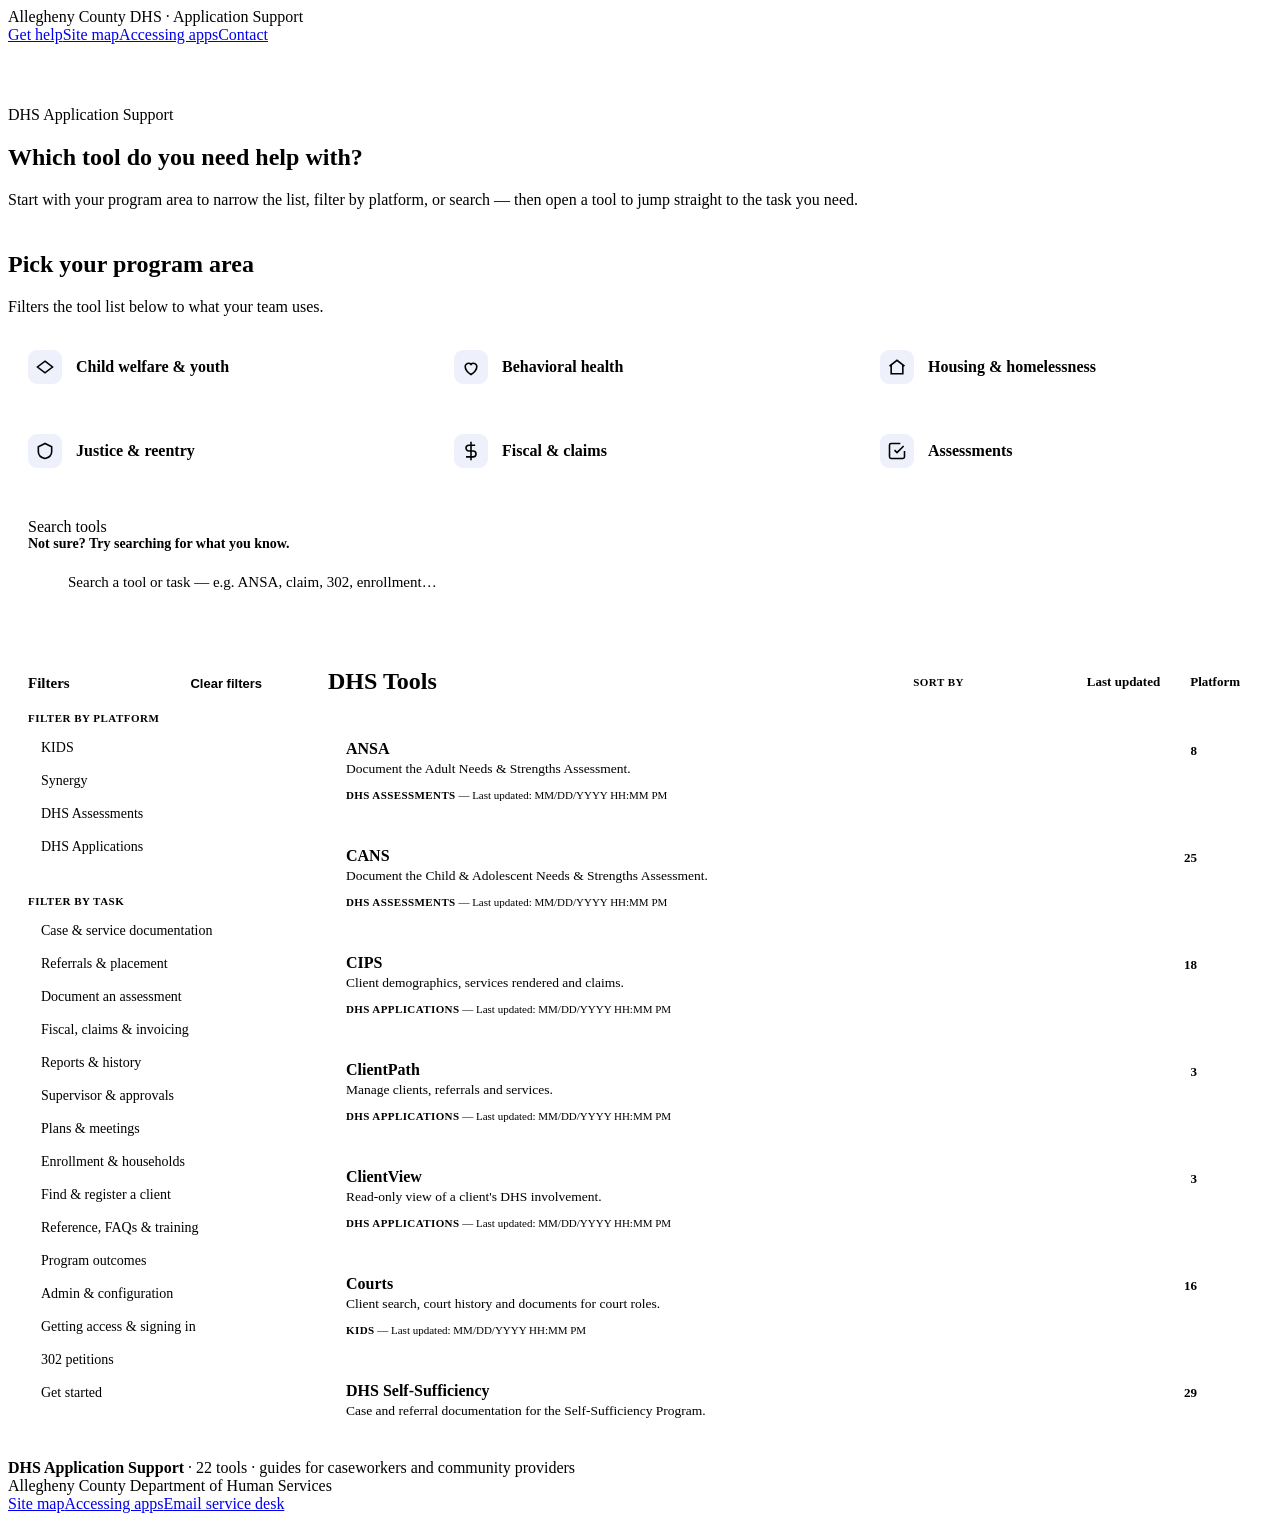
==== index.html @ a16319e8 "Redesign DHS tool list with filter rail and sortable list view Replaces the 3-column card grid with " ====
<!DOCTYPE html>
<html lang="en"><head>
<meta charset="UTF-8"><meta name="viewport" content="width=device-width, initial-scale=1.0">
<title>DHS Application Support — Get help with a tool</title>
<link rel="stylesheet" href="acdhs.css">
<style>
  html{scroll-behavior:smooth;}
  .hero{padding:46px 0 6px;} .hero h1{max-width:720px;}
  .block{margin:0 0 30px;}
  .progs{display:grid;grid-template-columns:repeat(3,1fr);gap:14px;}
  .prog{display:flex;align-items:center;gap:14px;background:var(--white);border:1.5px solid var(--ash);border-radius:var(--radius);box-shadow:var(--shadow);padding:18px 20px;font:inherit;font-size:16px;font-weight:700;color:var(--black);cursor:pointer;text-align:left;}
  .prog .picon{width:34px;height:34px;border-radius:9px;background:#EEF0FB;display:flex;align-items:center;justify-content:center;flex:none;}
  .prog .picon svg{width:20px;height:20px;color:var(--blue);}
  .prog:hover{border-color:var(--light-blue);background:var(--smoke);}
  .prog.active{border-color:var(--blue);box-shadow:0 0 0 3px rgba(38,38,217,.14);}
  .prog.active .picon{background:var(--blue);} .prog.active .picon svg{color:#fff;}
  .progsearch{margin-top:16px;background:var(--white);border:1.5px dashed var(--ash);border-radius:var(--radius);padding:16px 20px;}
  .progsearch .pslabel{margin:0 0 10px;font-size:14px;font-weight:700;color:var(--slate);}
  .searchbox{position:relative;}
  .searchbox svg{position:absolute;left:14px;top:50%;transform:translateY(-50%);width:18px;height:18px;stroke:var(--stone);}
  .searchbox input{width:100%;font:inherit;font-size:15px;color:var(--black);padding:12px 14px 12px 40px;background:var(--white);border:1.5px solid var(--ash);border-radius:10px;}
  .searchbox input::placeholder{color:var(--stone);}
  .searchbox input:focus{border-color:var(--blue);outline:none;box-shadow:0 0 0 3px rgba(38,38,217,.12);}
  .toolslayout{position:relative;display:grid;grid-template-columns:280px 1fr;gap:20px;}
  .rail{background:var(--white);border:1px solid var(--ash);border-radius:var(--radius);box-shadow:var(--shadow);padding:20px;}
  .railhead{display:flex;align-items:center;justify-content:space-between;gap:10px;margin:0 0 14px;}
  .railtitle{font-size:15px;font-weight:700;color:var(--dark-blue);margin:0;}
  .filtergroup{margin:0 0 16px;padding:0 0 16px;border-bottom:1px solid var(--ash);}
  .filtergroup.last{margin-bottom:0;padding-bottom:0;border-bottom:none;}
  .fglabel{display:block;font-size:11px;font-weight:700;text-transform:uppercase;letter-spacing:.5px;color:var(--stone);margin:0 0 8px;}
  .filterlist{display:flex;flex-direction:column;gap:1px;}
  .filteritem{display:block;width:100%;background:none;border:none;border-left:3px solid transparent;font:inherit;font-size:14px;font-weight:500;color:var(--slate);text-align:left;padding:8px 10px;border-radius:6px;cursor:pointer;}
  .filteritem:hover{background:var(--smoke);color:var(--dark-blue);}
  .filteritem.active{background:var(--smoke);border-left-color:var(--blue);color:var(--dark-blue);font-weight:700;}
  .clearx{font-size:13px;font-weight:700;color:var(--blue);background:none;border:none;cursor:pointer;padding:7px 6px;}
  .filternote{font-size:13.5px;color:var(--stone);margin:0;padding:0 20px;min-height:1px;}
  .filternote:not(:empty){padding:12px 20px 0;}
  .filternote b{color:var(--dark-blue);}
  .toolpanel{position:absolute;inset:0;grid-column:2;grid-row:1;display:flex;flex-direction:column;background:var(--white);border:1px solid var(--ash);border-radius:var(--radius);box-shadow:var(--shadow);overflow:hidden;}
  .toolpanelhead{flex:none;display:flex;align-items:center;justify-content:space-between;gap:14px;padding:18px 20px;background:var(--white);border-bottom:1px solid var(--ash);}
  .toolpanelhead h2{margin:0;}
  .sortctl{display:flex;align-items:center;gap:10px;}
  .sortlab{font-size:11px;font-weight:700;text-transform:uppercase;letter-spacing:.5px;color:var(--stone);white-space:nowrap;}
  .sortbtns{display:flex;gap:6px;}
  .sortbtn{font:inherit;font-size:13px;font-weight:700;color:var(--slate);background:var(--white);border:1.5px solid var(--ash);border-radius:8px;padding:7px 12px;cursor:pointer;white-space:nowrap;}
  .sortbtn:hover{border-color:var(--blue);color:var(--dark-blue);}
  .sortbtn.active{background:var(--dark-blue);border-color:var(--dark-blue);color:#fff;}
  .toollist{overflow-y:auto;flex:1;min-height:0;padding:8px 20px 20px;}
  .grouplabel{position:sticky;top:0;background:var(--white);z-index:1;font-size:11px;font-weight:700;letter-spacing:.6px;text-transform:uppercase;color:var(--stone);padding:12px 0 8px;}
  details.tool{background:var(--white);border:1px solid var(--ash);border-radius:var(--radius);box-shadow:var(--shadow);overflow:hidden;margin:0 0 12px;}
  details.tool[open]{border-color:var(--light-blue);}
  .thead{display:flex;align-items:flex-start;gap:12px;padding:16px 18px;cursor:pointer;list-style:none;}
  .thead::-webkit-details-marker{display:none;}
  .thead:hover{background:var(--smoke);}
  .tmain{flex:1;min-width:0;}
  .tname{display:block;font-weight:700;font-size:16px;color:var(--dark-blue);}
  .tdesc{display:block;font-size:13.5px;color:var(--slate);margin:3px 0 8px;}
  .tfam{font-size:11px;font-weight:700;letter-spacing:.4px;text-transform:uppercase;color:var(--stone);}
  .tupdated{font-size:11px;font-weight:400;letter-spacing:0;text-transform:none;color:var(--stone);}
  .tright{display:flex;align-items:center;gap:10px;flex:none;}
  .tcount{background:var(--smoke);border:1px solid var(--ash);border-radius:7px;padding:3px 9px;font-weight:700;color:var(--stone);font-size:13px;}
  .chev{width:18px;height:18px;stroke:var(--light-blue);transition:transform .2s;margin-top:3px;}
  details.tool[open] .chev{transform:rotate(180deg);}
  .topen{padding:2px 18px 18px;border-top:1px solid var(--smoke);}
  .topen .btn.primary{display:inline-block;margin:14px 0;}
  .jump .jlab{display:block;font-size:11px;font-weight:700;text-transform:uppercase;letter-spacing:.5px;color:var(--stone);margin-bottom:8px;}
  .jlinks{display:flex;flex-wrap:wrap;gap:8px;}
  .jlinks a{background:var(--smoke);border:1px solid var(--ash);border-radius:8px;padding:8px 12px;font-size:13px;font-weight:500;color:var(--slate);}
  .jlinks a:hover{border-color:var(--blue);color:var(--dark-blue);background:var(--white);text-decoration:none;}
  .tool.hide{display:none;}
  .nores{display:none;color:var(--stone);font-size:15px;padding:6px 20px 20px;}
  @media (max-width:820px){
    .progs{grid-template-columns:repeat(2,1fr);}
    .toolslayout{grid-template-columns:1fr;}
    .toolpanel{position:static;inset:auto;grid-column:auto;grid-row:auto;height:auto;}
    .toollist{overflow-y:visible;flex:none;}
  }
  @media (max-width:620px){.progs{grid-template-columns:1fr;} .hero h1{font-size:34px;}}
</style></head>
<body>
<div class="topbar"><div class="wrap">
  <div class="brand">Allegheny County DHS <span>· Application Support</span></div>
  <nav class="nav"><a href="#" class="active">Get help</a><a href="dhs-sitemap.html">Site map</a><a href="#">Accessing apps</a><a href="#">Contact</a></nav>
</div></div>

<main class="wrap">
  <section class="hero">
    <p class="eyebrow">DHS Application Support</p>
    <h1>Which tool do you need help with?</h1>
    <p class="lede">Start with your program area to narrow the list, filter by platform, or search — then open a tool to jump straight to the task you need.</p>
  </section>

  <section class="block">
    <h2>Pick your program area</h2>
    <p class="sub">Filters the tool list below to what your team uses.</p>
    <div class="progs"><button class="prog" data-prog="Child welfare &amp; youth">
      <span class="picon"><svg viewBox="0 0 24 24" fill="none" stroke="currentColor" stroke-width="1.9"><path d="M12 5 21 12 12 19 3 12Z"/></svg></span>
      <span class="plabel">Child welfare &amp; youth</span></button><button class="prog" data-prog="Behavioral health">
      <span class="picon"><svg viewBox="0 0 24 24" fill="none" stroke="currentColor" stroke-width="1.9"><path d="M12 21s-7-4.3-7-10a4 4 0 0 1 7-2 4 4 0 0 1 7 2c0 5.7-7 10-7 10Z"/></svg></span>
      <span class="plabel">Behavioral health</span></button><button class="prog" data-prog="Housing &amp; homelessness">
      <span class="picon"><svg viewBox="0 0 24 24" fill="none" stroke="currentColor" stroke-width="1.9"><path d="M3 11 12 4l9 7M5 10v10h14V10"/></svg></span>
      <span class="plabel">Housing &amp; homelessness</span></button><button class="prog" data-prog="Justice &amp; reentry">
      <span class="picon"><svg viewBox="0 0 24 24" fill="none" stroke="currentColor" stroke-width="1.9"><path d="M12 3 4 7v6c0 4 3.4 7 8 8 4.6-1 8-4 8-8V7Z"/></svg></span>
      <span class="plabel">Justice &amp; reentry</span></button><button class="prog" data-prog="Fiscal &amp; claims">
      <span class="picon"><svg viewBox="0 0 24 24" fill="none" stroke="currentColor" stroke-width="1.9"><path d="M12 1v22M17 5H9.5a3.5 3.5 0 0 0 0 7h5a3.5 3.5 0 0 1 0 7H6"/></svg></span>
      <span class="plabel">Fiscal &amp; claims</span></button><button class="prog" data-prog="Assessments">
      <span class="picon"><svg viewBox="0 0 24 24" fill="none" stroke="currentColor" stroke-width="1.9"><path d="M9 11l3 3 8-8M21 12v7a2 2 0 0 1-2 2H5a2 2 0 0 1-2-2V5a2 2 0 0 1 2-2h11"/></svg></span>
      <span class="plabel">Assessments</span></button></div>
    <div class="progsearch">
      <label for="q" class="sr">Search tools</label>
      <p class="pslabel">Not sure? Try searching for what you know.</p>
      <div class="searchbox">
        <svg viewBox="0 0 24 24" fill="none" stroke-width="2"><circle cx="11" cy="11" r="7"/><path d="m20 20-3.5-3.5"/></svg>
        <input id="q" type="search" placeholder="Search a tool or task — e.g. ANSA, claim, 302, enrollment…">
      </div>
    </div>
  </section>

  <section class="block">
    <div class="toolslayout">
      <aside class="rail">
        <div class="railhead">
          <h3 class="railtitle">Filters</h3>
          <button class="clearx" id="clear">Clear filters</button>
        </div>
        <div class="filtergroup">
          <span class="fglabel">Filter by platform</span>
          <div class="filterlist" id="platformFilter">
            <button class="filteritem" data-family="KIDS">KIDS</button>
            <button class="filteritem" data-family="Synergy">Synergy</button>
            <button class="filteritem" data-family="DHS Assessments">DHS Assessments</button>
            <button class="filteritem" data-family="DHS Applications">DHS Applications</button>
          </div>
        </div>
        <div class="filtergroup last">
          <span class="fglabel">Filter by task</span>
          <div class="filterlist" id="taskFilter"></div>
        </div>
      </aside>
      <div class="toolpanel">
        <div class="toolpanelhead">
          <h2>DHS Tools</h2>
          <div class="sortctl">
            <span class="sortlab">Sort by</span>
            <div class="sortbtns" id="sortBtns">
              <button class="sortbtn active" data-sort="alpha">Alphabetical</button>
              <button class="sortbtn" data-sort="updated">Last updated</button>
              <button class="sortbtn" data-sort="platform">Platform</button>
            </div>
          </div>
        </div>
        <p class="filternote" id="fnote"></p>
        <div class="toollist" id="grid"><details class="tool" data-family="DHS Assessments" data-progs="Behavioral health|Assessments" data-updated-bucket="This week" data-text="ansa document the adult needs &amp; strengths assessment. dhs assessments document an assessment find &amp; register a client">
          <summary class="thead">
            <span class="tmain"><span class="tname">ANSA</span><span class="tdesc">Document the Adult Needs &amp; Strengths Assessment.</span><span class="tfam">DHS Assessments</span></span>
            <span class="tright"><span class="tcount">8</span><svg class="chev" viewBox="0 0 24 24" fill="none" stroke-width="2"><path d="m6 9 6 6 6-6"/></svg></span>
          </summary>
          <div class="topen">
            <a class="btn primary" href="ansa-landing.html">Open ANSA guides →</a>
            <div class="jump"><span class="jlab">Jump to a task on the ANSA page</span><div class="jlinks"><a href="ansa-landing.html#get-started">Get started</a><a href="ansa-landing.html#find-register">Find &amp; register a client</a><a href="ansa-landing.html#document-assessment">Document an assessment</a><a href="ansa-landing.html#reports">Reports &amp; history</a></div></div>
          </div>
        </details><details class="tool" data-family="DHS Assessments" data-progs="Behavioral health|Assessments" data-updated-bucket="This week" data-text="cans document the child &amp; adolescent needs &amp; strengths assessment. dhs assessments getting access &amp; signing in document an assessment referrals &amp; placement supervisor &amp; approvals reports &amp; history find &amp; register a client">
          <summary class="thead">
            <span class="tmain"><span class="tname">CANS</span><span class="tdesc">Document the Child &amp; Adolescent Needs &amp; Strengths Assessment.</span><span class="tfam">DHS Assessments</span></span>
            <span class="tright"><span class="tcount">25</span><svg class="chev" viewBox="0 0 24 24" fill="none" stroke-width="2"><path d="m6 9 6 6 6-6"/></svg></span>
          </summary>
          <div class="topen">
            <a class="btn primary" href="https://dhsapplicationsupport.alleghenycounty.us/application/cans/">Open CANS guides →</a>
            <div class="jump"><span class="jlab">Jump to a task on the CANS page</span><div class="jlinks"><a href="https://dhsapplicationsupport.alleghenycounty.us/application/cans/">Getting access &amp; signing in</a><a href="https://dhsapplicationsupport.alleghenycounty.us/application/cans/">Document an assessment</a><a href="https://dhsapplicationsupport.alleghenycounty.us/application/cans/">Referrals &amp; placement</a><a href="https://dhsapplicationsupport.alleghenycounty.us/application/cans/">Supervisor &amp; approvals</a><a href="https://dhsapplicationsupport.alleghenycounty.us/application/cans/">Reports &amp; history</a><a href="https://dhsapplicationsupport.alleghenycounty.us/application/cans/">Find &amp; register a client</a></div></div>
          </div>
        </details><details class="tool" data-family="DHS Applications" data-progs="Fiscal &amp; claims" data-updated-bucket="This month" data-text="cips client demographics, services rendered and claims. dhs applications case &amp; service documentation fiscal, claims &amp; invoicing find &amp; register a client document an assessment">
          <summary class="thead">
            <span class="tmain"><span class="tname">CIPS</span><span class="tdesc">Client demographics, services rendered and claims.</span><span class="tfam">DHS Applications</span></span>
            <span class="tright"><span class="tcount">18</span><svg class="chev" viewBox="0 0 24 24" fill="none" stroke-width="2"><path d="m6 9 6 6 6-6"/></svg></span>
          </summary>
          <div class="topen">
            <a class="btn primary" href="https://dhsapplicationsupport.alleghenycounty.us/application/cips/">Open CIPS guides →</a>
            <div class="jump"><span class="jlab">Jump to a task on the CIPS page</span><div class="jlinks"><a href="https://dhsapplicationsupport.alleghenycounty.us/application/cips/">Case &amp; service documentation</a><a href="https://dhsapplicationsupport.alleghenycounty.us/application/cips/">Fiscal, claims &amp; invoicing</a><a href="https://dhsapplicationsupport.alleghenycounty.us/application/cips/">Find &amp; register a client</a><a href="https://dhsapplicationsupport.alleghenycounty.us/application/cips/">Document an assessment</a></div></div>
          </div>
        </details><details class="tool" data-family="DHS Applications" data-progs="" data-updated-bucket="This year" data-text="clientpath manage clients, referrals and services. dhs applications case &amp; service documentation referrals &amp; placement">
          <summary class="thead">
            <span class="tmain"><span class="tname">ClientPath</span><span class="tdesc">Manage clients, referrals and services.</span><span class="tfam">DHS Applications</span></span>
            <span class="tright"><span class="tcount">3</span><svg class="chev" viewBox="0 0 24 24" fill="none" stroke-width="2"><path d="m6 9 6 6 6-6"/></svg></span>
          </summary>
          <div class="topen">
            <a class="btn primary" href="https://dhsapplicationsupport.alleghenycounty.us/application/clientpath/">Open ClientPath guides →</a>
            <div class="jump"><span class="jlab">Jump to a task on the ClientPath page</span><div class="jlinks"><a href="https://dhsapplicationsupport.alleghenycounty.us/application/clientpath/">Case &amp; service documentation</a><a href="https://dhsapplicationsupport.alleghenycounty.us/application/clientpath/">Referrals &amp; placement</a></div></div>
          </div>
        </details><details class="tool" data-family="DHS Applications" data-progs="" data-updated-bucket="More than a year ago" data-text="clientview read-only view of a client&#x27;s dhs involvement. dhs applications reference, faqs &amp; training">
          <summary class="thead">
            <span class="tmain"><span class="tname">ClientView</span><span class="tdesc">Read-only view of a client&#x27;s DHS involvement.</span><span class="tfam">DHS Applications</span></span>
            <span class="tright"><span class="tcount">3</span><svg class="chev" viewBox="0 0 24 24" fill="none" stroke-width="2"><path d="m6 9 6 6 6-6"/></svg></span>
          </summary>
          <div class="topen">
            <a class="btn primary" href="https://dhsapplicationsupport.alleghenycounty.us/application/clientview/">Open ClientView guides →</a>
            <div class="jump"><span class="jlab">Jump to a task on the ClientView page</span><div class="jlinks"><a href="https://dhsapplicationsupport.alleghenycounty.us/application/clientview/">Reference, FAQs &amp; training</a></div></div>
          </div>
        </details><details class="tool" data-family="KIDS" data-progs="Child welfare &amp; youth" data-updated-bucket="This month" data-text="courts client search, court history and documents for court roles. kids case &amp; service documentation find &amp; register a client reports &amp; history">
          <summary class="thead">
            <span class="tmain"><span class="tname">Courts</span><span class="tdesc">Client search, court history and documents for court roles.</span><span class="tfam">KIDS</span></span>
            <span class="tright"><span class="tcount">16</span><svg class="chev" viewBox="0 0 24 24" fill="none" stroke-width="2"><path d="m6 9 6 6 6-6"/></svg></span>
          </summary>
          <div class="topen">
            <a class="btn primary" href="https://dhsapplicationsupport.alleghenycounty.us/application/courts/">Open Courts guides →</a>
            <div class="jump"><span class="jlab">Jump to a task on the Courts page</span><div class="jlinks"><a href="https://dhsapplicationsupport.alleghenycounty.us/application/courts/">Case &amp; service documentation</a><a href="https://dhsapplicationsupport.alleghenycounty.us/application/courts/">Find &amp; register a client</a><a href="https://dhsapplicationsupport.alleghenycounty.us/application/courts/">Reports &amp; history</a></div></div>
          </div>
        </details><details class="tool" data-family="Synergy" data-progs="" data-updated-bucket="This year" data-text="dhs self-sufficiency case and referral documentation for the self-sufficiency program. synergy case &amp; service documentation reference, faqs &amp; training enrollment &amp; households document an assessment referrals &amp; placement supervisor &amp; approvals">
          <summary class="thead">
            <span class="tmain"><span class="tname">DHS Self-Sufficiency</span><span class="tdesc">Case and referral documentation for the Self-Sufficiency Program.</span><span class="tfam">Synergy</span></span>
            <span class="tright"><span class="tcount">29</span><svg class="chev" viewBox="0 0 24 24" fill="none" stroke-width="2"><path d="m6 9 6 6 6-6"/></svg></span>
          </summary>
          <div class="topen">
            <a class="btn primary" href="https://dhsapplicationsupport.alleghenycounty.us/application/dhs-self-sufficiency/">Open DHS Self-Sufficiency guides →</a>
            <div class="jump"><span class="jlab">Jump to a task on the DHS Self-Sufficiency page</span><div class="jlinks"><a href="https://dhsapplicationsupport.alleghenycounty.us/application/dhs-self-sufficiency/">Case &amp; service documentation</a><a href="https://dhsapplicationsupport.alleghenycounty.us/application/dhs-self-sufficiency/">Reference, FAQs &amp; training</a><a href="https://dhsapplicationsupport.alleghenycounty.us/application/dhs-self-sufficiency/">Enrollment &amp; households</a><a href="https://dhsapplicationsupport.alleghenycounty.us/application/dhs-self-sufficiency/">Document an assessment</a><a href="https://dhsapplicationsupport.alleghenycounty.us/application/dhs-self-sufficiency/">Referrals &amp; placement</a><a href="https://dhsapplicationsupport.alleghenycounty.us/application/dhs-self-sufficiency/">Supervisor &amp; approvals</a></div></div>
          </div>
        </details><details class="tool" data-family="Synergy" data-progs="Behavioral health" data-updated-bucket="This year" data-text="dragonfly consumer info, referrals and technical-assistance tracking. synergy case &amp; service documentation referrals &amp; placement plans &amp; meetings">
          <summary class="thead">
            <span class="tmain"><span class="tname">Dragonfly</span><span class="tdesc">Consumer info, referrals and technical-assistance tracking.</span><span class="tfam">Synergy</span></span>
            <span class="tright"><span class="tcount">16</span><svg class="chev" viewBox="0 0 24 24" fill="none" stroke-width="2"><path d="m6 9 6 6 6-6"/></svg></span>
          </summary>
          <div class="topen">
            <a class="btn primary" href="https://dhsapplicationsupport.alleghenycounty.us/application/dragonfly/">Open Dragonfly guides →</a>
            <div class="jump"><span class="jlab">Jump to a task on the Dragonfly page</span><div class="jlinks"><a href="https://dhsapplicationsupport.alleghenycounty.us/application/dragonfly/">Case &amp; service documentation</a><a href="https://dhsapplicationsupport.alleghenycounty.us/application/dragonfly/">Referrals &amp; placement</a><a href="https://dhsapplicationsupport.alleghenycounty.us/application/dragonfly/">Plans &amp; meetings</a></div></div>
          </div>
        </details><details class="tool" data-family="Synergy" data-progs="Child welfare &amp; youth" data-updated-bucket="This year" data-text="family support centers case, group-event and assessment documentation. synergy case &amp; service documentation plans &amp; meetings enrollment &amp; households document an assessment supervisor &amp; approvals reports &amp; history admin &amp; configuration fiscal, claims &amp; invoicing">
          <summary class="thead">
            <span class="tmain"><span class="tname">Family Support Centers</span><span class="tdesc">Case, group-event and assessment documentation.</span><span class="tfam">Synergy</span></span>
            <span class="tright"><span class="tcount">25</span><svg class="chev" viewBox="0 0 24 24" fill="none" stroke-width="2"><path d="m6 9 6 6 6-6"/></svg></span>
          </summary>
          <div class="topen">
            <a class="btn primary" href="https://dhsapplicationsupport.alleghenycounty.us/application/family-support-centers/">Open Family Support Centers guides →</a>
            <div class="jump"><span class="jlab">Jump to a task on the Family Support Centers page</span><div class="jlinks"><a href="https://dhsapplicationsupport.alleghenycounty.us/application/family-support-centers/">Case &amp; service documentation</a><a href="https://dhsapplicationsupport.alleghenycounty.us/application/family-support-centers/">Plans &amp; meetings</a><a href="https://dhsapplicationsupport.alleghenycounty.us/application/family-support-centers/">Enrollment &amp; households</a><a href="https://dhsapplicationsupport.alleghenycounty.us/application/family-support-centers/">Document an assessment</a><a href="https://dhsapplicationsupport.alleghenycounty.us/application/family-support-centers/">Supervisor &amp; approvals</a><a href="https://dhsapplicationsupport.alleghenycounty.us/application/family-support-centers/">Reports &amp; history</a></div></div>
          </div>
        </details><details class="tool" data-family="DHS Assessments" data-progs="Assessments" data-updated-bucket="More than a year ago" data-text="fast view and report on family advocacy &amp; support tool assessments. dhs assessments getting access &amp; signing in document an assessment reports &amp; history">
          <summary class="thead">
            <span class="tmain"><span class="tname">FAST</span><span class="tdesc">View and report on Family Advocacy &amp; Support Tool assessments.</span><span class="tfam">DHS Assessments</span></span>
            <span class="tright"><span class="tcount">4</span><svg class="chev" viewBox="0 0 24 24" fill="none" stroke-width="2"><path d="m6 9 6 6 6-6"/></svg></span>
          </summary>
          <div class="topen">
            <a class="btn primary" href="https://dhsapplicationsupport.alleghenycounty.us/application/fast/">Open FAST guides →</a>
            <div class="jump"><span class="jlab">Jump to a task on the FAST page</span><div class="jlinks"><a href="https://dhsapplicationsupport.alleghenycounty.us/application/fast/">Getting access &amp; signing in</a><a href="https://dhsapplicationsupport.alleghenycounty.us/application/fast/">Document an assessment</a><a href="https://dhsapplicationsupport.alleghenycounty.us/application/fast/">Reports &amp; history</a></div></div>
          </div>
        </details><details class="tool" data-family="DHS Applications" data-progs="Housing &amp; homelessness" data-updated-bucket="This week" data-text="hmis housing enrollments, referrals, units and reporting. dhs applications referrals &amp; placement document an assessment enrollment &amp; households case &amp; service documentation reference, faqs &amp; training fiscal, claims &amp; invoicing reports &amp; history find &amp; register a client">
          <summary class="thead">
            <span class="tmain"><span class="tname">HMIS</span><span class="tdesc">Housing enrollments, referrals, units and reporting.</span><span class="tfam">DHS Applications</span></span>
            <span class="tright"><span class="tcount">21</span><svg class="chev" viewBox="0 0 24 24" fill="none" stroke-width="2"><path d="m6 9 6 6 6-6"/></svg></span>
          </summary>
          <div class="topen">
            <a class="btn primary" href="https://dhsapplicationsupport.alleghenycounty.us/application/hmis/">Open HMIS guides →</a>
            <div class="jump"><span class="jlab">Jump to a task on the HMIS page</span><div class="jlinks"><a href="https://dhsapplicationsupport.alleghenycounty.us/application/hmis/">Referrals &amp; placement</a><a href="https://dhsapplicationsupport.alleghenycounty.us/application/hmis/">Document an assessment</a><a href="https://dhsapplicationsupport.alleghenycounty.us/application/hmis/">Enrollment &amp; households</a><a href="https://dhsapplicationsupport.alleghenycounty.us/application/hmis/">Case &amp; service documentation</a><a href="https://dhsapplicationsupport.alleghenycounty.us/application/hmis/">Reference, FAQs &amp; training</a><a href="https://dhsapplicationsupport.alleghenycounty.us/application/hmis/">Fiscal, claims &amp; invoicing</a></div></div>
          </div>
        </details><details class="tool" data-family="Synergy" data-progs="Child welfare &amp; youth" data-updated-bucket="This year" data-text="independent living youth transition plans, contacts and il stipends. synergy case &amp; service documentation plans &amp; meetings reports &amp; history referrals &amp; placement admin &amp; configuration supervisor &amp; approvals">
          <summary class="thead">
            <span class="tmain"><span class="tname">Independent Living</span><span class="tdesc">Youth transition plans, contacts and IL stipends.</span><span class="tfam">Synergy</span></span>
            <span class="tright"><span class="tcount">26</span><svg class="chev" viewBox="0 0 24 24" fill="none" stroke-width="2"><path d="m6 9 6 6 6-6"/></svg></span>
          </summary>
          <div class="topen">
            <a class="btn primary" href="https://dhsapplicationsupport.alleghenycounty.us/application/independent-living/">Open Independent Living guides →</a>
            <div class="jump"><span class="jlab">Jump to a task on the Independent Living page</span><div class="jlinks"><a href="https://dhsapplicationsupport.alleghenycounty.us/application/independent-living/">Case &amp; service documentation</a><a href="https://dhsapplicationsupport.alleghenycounty.us/application/independent-living/">Plans &amp; meetings</a><a href="https://dhsapplicationsupport.alleghenycounty.us/application/independent-living/">Reports &amp; history</a><a href="https://dhsapplicationsupport.alleghenycounty.us/application/independent-living/">Referrals &amp; placement</a><a href="https://dhsapplicationsupport.alleghenycounty.us/application/independent-living/">Admin &amp; configuration</a><a href="https://dhsapplicationsupport.alleghenycounty.us/application/independent-living/">Supervisor &amp; approvals</a></div></div>
          </div>
        </details><details class="tool" data-family="DHS Applications" data-progs="" data-updated-bucket="More than a year ago" data-text="integrated monitoring tool provider monitoring overview. dhs applications reference, faqs &amp; training">
          <summary class="thead">
            <span class="tmain"><span class="tname">Integrated Monitoring Tool</span><span class="tdesc">Provider monitoring overview.</span><span class="tfam">DHS Applications</span></span>
            <span class="tright"><span class="tcount">1</span><svg class="chev" viewBox="0 0 24 24" fill="none" stroke-width="2"><path d="m6 9 6 6 6-6"/></svg></span>
          </summary>
          <div class="topen">
            <a class="btn primary" href="https://dhsapplicationsupport.alleghenycounty.us/application/integrated-monitoring-tool/">Open Integrated Monitoring Tool guides →</a>
            <div class="jump"><span class="jlab">Jump to a task on the Integrated Monitoring Tool page</span><div class="jlinks"><a href="https://dhsapplicationsupport.alleghenycounty.us/application/integrated-monitoring-tool/">Reference, FAQs &amp; training</a></div></div>
          </div>
        </details><details class="tool" data-family="Synergy" data-progs="Child welfare &amp; youth" data-updated-bucket="This year" data-text="integration and teaming meeting teaming meetings, placement history and referrals. synergy case &amp; service documentation reports &amp; history plans &amp; meetings referrals &amp; placement document an assessment admin &amp; configuration">
          <summary class="thead">
            <span class="tmain"><span class="tname">Integration and Teaming Meeting</span><span class="tdesc">Teaming meetings, placement history and referrals.</span><span class="tfam">Synergy</span></span>
            <span class="tright"><span class="tcount">12</span><svg class="chev" viewBox="0 0 24 24" fill="none" stroke-width="2"><path d="m6 9 6 6 6-6"/></svg></span>
          </summary>
          <div class="topen">
            <a class="btn primary" href="https://dhsapplicationsupport.alleghenycounty.us/application/integration-and-teaming-meeting/">Open Integration and Teaming Meeting guides →</a>
            <div class="jump"><span class="jlab">Jump to a task on the Integration and Teaming Meeting page</span><div class="jlinks"><a href="https://dhsapplicationsupport.alleghenycounty.us/application/integration-and-teaming-meeting/">Case &amp; service documentation</a><a href="https://dhsapplicationsupport.alleghenycounty.us/application/integration-and-teaming-meeting/">Reports &amp; history</a><a href="https://dhsapplicationsupport.alleghenycounty.us/application/integration-and-teaming-meeting/">Plans &amp; meetings</a><a href="https://dhsapplicationsupport.alleghenycounty.us/application/integration-and-teaming-meeting/">Referrals &amp; placement</a><a href="https://dhsapplicationsupport.alleghenycounty.us/application/integration-and-teaming-meeting/">Document an assessment</a><a href="https://dhsapplicationsupport.alleghenycounty.us/application/integration-and-teaming-meeting/">Admin &amp; configuration</a></div></div>
          </div>
        </details><details class="tool" data-family="DHS Applications" data-progs="Behavioral health" data-updated-bucket="This month" data-text="ires search, create and transfer 302 petitions. dhs applications 302 petitions">
          <summary class="thead">
            <span class="tmain"><span class="tname">IRES</span><span class="tdesc">Search, create and transfer 302 petitions.</span><span class="tfam">DHS Applications</span></span>
            <span class="tright"><span class="tcount">3</span><svg class="chev" viewBox="0 0 24 24" fill="none" stroke-width="2"><path d="m6 9 6 6 6-6"/></svg></span>
          </summary>
          <div class="topen">
            <a class="btn primary" href="https://dhsapplicationsupport.alleghenycounty.us/application/ires/">Open IRES guides →</a>
            <div class="jump"><span class="jlab">Jump to a task on the IRES page</span><div class="jlinks"><a href="https://dhsapplicationsupport.alleghenycounty.us/application/ires/">302 petitions</a></div></div>
          </div>
        </details><details class="tool" data-family="DHS Applications" data-progs="Justice &amp; reentry" data-updated-bucket="This month" data-text="jail collaborative reentry intake, program outcomes and reporting. dhs applications case &amp; service documentation reference, faqs &amp; training reports &amp; history program outcomes enrollment &amp; households">
          <summary class="thead">
            <span class="tmain"><span class="tname">Jail Collaborative</span><span class="tdesc">Reentry intake, program outcomes and reporting.</span><span class="tfam">DHS Applications</span></span>
            <span class="tright"><span class="tcount">33</span><svg class="chev" viewBox="0 0 24 24" fill="none" stroke-width="2"><path d="m6 9 6 6 6-6"/></svg></span>
          </summary>
          <div class="topen">
            <a class="btn primary" href="https://dhsapplicationsupport.alleghenycounty.us/application/jail-collaborative/">Open Jail Collaborative guides →</a>
            <div class="jump"><span class="jlab">Jump to a task on the Jail Collaborative page</span><div class="jlinks"><a href="https://dhsapplicationsupport.alleghenycounty.us/application/jail-collaborative/">Case &amp; service documentation</a><a href="https://dhsapplicationsupport.alleghenycounty.us/application/jail-collaborative/">Reference, FAQs &amp; training</a><a href="https://dhsapplicationsupport.alleghenycounty.us/application/jail-collaborative/">Reports &amp; history</a><a href="https://dhsapplicationsupport.alleghenycounty.us/application/jail-collaborative/">Program outcomes</a><a href="https://dhsapplicationsupport.alleghenycounty.us/application/jail-collaborative/">Enrollment &amp; households</a></div></div>
          </div>
        </details><details class="tool" data-family="KIDS" data-progs="Child welfare &amp; youth" data-updated-bucket="This week" data-text="kids provider placement, services, fiscal and client health for child-welfare providers. kids reference, faqs &amp; training referrals &amp; placement case &amp; service documentation plans &amp; meetings fiscal, claims &amp; invoicing supervisor &amp; approvals reports &amp; history">
          <summary class="thead">
            <span class="tmain"><span class="tname">KIDS Provider</span><span class="tdesc">Placement, services, fiscal and client health for child-welfare providers.</span><span class="tfam">KIDS</span></span>
            <span class="tright"><span class="tcount">57</span><svg class="chev" viewBox="0 0 24 24" fill="none" stroke-width="2"><path d="m6 9 6 6 6-6"/></svg></span>
          </summary>
          <div class="topen">
            <a class="btn primary" href="https://dhsapplicationsupport.alleghenycounty.us/application/kids-provider/">Open KIDS Provider guides →</a>
            <div class="jump"><span class="jlab">Jump to a task on the KIDS Provider page</span><div class="jlinks"><a href="https://dhsapplicationsupport.alleghenycounty.us/application/kids-provider/">Reference, FAQs &amp; training</a><a href="https://dhsapplicationsupport.alleghenycounty.us/application/kids-provider/">Referrals &amp; placement</a><a href="https://dhsapplicationsupport.alleghenycounty.us/application/kids-provider/">Case &amp; service documentation</a><a href="https://dhsapplicationsupport.alleghenycounty.us/application/kids-provider/">Plans &amp; meetings</a><a href="https://dhsapplicationsupport.alleghenycounty.us/application/kids-provider/">Fiscal, claims &amp; invoicing</a><a href="https://dhsapplicationsupport.alleghenycounty.us/application/kids-provider/">Supervisor &amp; approvals</a></div></div>
          </div>
        </details><details class="tool" data-family="KIDS" data-progs="Child welfare &amp; youth" data-updated-bucket="More than a year ago" data-text="kidstoo provider family finding, diligent search and document tracking. kids case &amp; service documentation">
          <summary class="thead">
            <span class="tmain"><span class="tname">KIDSTOO Provider</span><span class="tdesc">Family finding, diligent search and document tracking.</span><span class="tfam">KIDS</span></span>
            <span class="tright"><span class="tcount">8</span><svg class="chev" viewBox="0 0 24 24" fill="none" stroke-width="2"><path d="m6 9 6 6 6-6"/></svg></span>
          </summary>
          <div class="topen">
            <a class="btn primary" href="https://dhsapplicationsupport.alleghenycounty.us/application/kidstoo-provider/">Open KIDSTOO Provider guides →</a>
            <div class="jump"><span class="jlab">Jump to a task on the KIDSTOO Provider page</span><div class="jlinks"><a href="https://dhsapplicationsupport.alleghenycounty.us/application/kidstoo-provider/">Case &amp; service documentation</a></div></div>
          </div>
        </details><details class="tool" data-family="Synergy" data-progs="Behavioral health|Housing &amp; homelessness" data-updated-bucket="More than a year ago" data-text="mh residential residential referrals, case records and bed management. synergy referrals &amp; placement case &amp; service documentation reports &amp; history enrollment &amp; households admin &amp; configuration plans &amp; meetings">
          <summary class="thead">
            <span class="tmain"><span class="tname">MH Residential</span><span class="tdesc">Residential referrals, case records and bed management.</span><span class="tfam">Synergy</span></span>
            <span class="tright"><span class="tcount">36</span><svg class="chev" viewBox="0 0 24 24" fill="none" stroke-width="2"><path d="m6 9 6 6 6-6"/></svg></span>
          </summary>
          <div class="topen">
            <a class="btn primary" href="https://dhsapplicationsupport.alleghenycounty.us/application/mh-residential/">Open MH Residential guides →</a>
            <div class="jump"><span class="jlab">Jump to a task on the MH Residential page</span><div class="jlinks"><a href="https://dhsapplicationsupport.alleghenycounty.us/application/mh-residential/">Referrals &amp; placement</a><a href="https://dhsapplicationsupport.alleghenycounty.us/application/mh-residential/">Case &amp; service documentation</a><a href="https://dhsapplicationsupport.alleghenycounty.us/application/mh-residential/">Reports &amp; history</a><a href="https://dhsapplicationsupport.alleghenycounty.us/application/mh-residential/">Enrollment &amp; households</a><a href="https://dhsapplicationsupport.alleghenycounty.us/application/mh-residential/">Admin &amp; configuration</a><a href="https://dhsapplicationsupport.alleghenycounty.us/application/mh-residential/">Plans &amp; meetings</a></div></div>
          </div>
        </details><details class="tool" data-family="DHS Applications" data-progs="Fiscal &amp; claims" data-updated-bucket="This week" data-text="mper submit program-funded claims; manage contacts and facilities. dhs applications fiscal, claims &amp; invoicing case &amp; service documentation">
          <summary class="thead">
            <span class="tmain"><span class="tname">MPER</span><span class="tdesc">Submit program-funded claims; manage contacts and facilities.</span><span class="tfam">DHS Applications</span></span>
            <span class="tright"><span class="tcount">7</span><svg class="chev" viewBox="0 0 24 24" fill="none" stroke-width="2"><path d="m6 9 6 6 6-6"/></svg></span>
          </summary>
          <div class="topen">
            <a class="btn primary" href="https://dhsapplicationsupport.alleghenycounty.us/application/mper/">Open MPER guides →</a>
            <div class="jump"><span class="jlab">Jump to a task on the MPER page</span><div class="jlinks"><a href="https://dhsapplicationsupport.alleghenycounty.us/application/mper/">Fiscal, claims &amp; invoicing</a><a href="https://dhsapplicationsupport.alleghenycounty.us/application/mper/">Case &amp; service documentation</a></div></div>
          </div>
        </details><details class="tool" data-family="DHS Applications" data-progs="Behavioral health" data-updated-bucket="This month" data-text="obh critical incident reporting report critical incidents within 24 hours. dhs applications reports &amp; history reference, faqs &amp; training">
          <summary class="thead">
            <span class="tmain"><span class="tname">OBH Critical Incident Reporting</span><span class="tdesc">Report critical incidents within 24 hours.</span><span class="tfam">DHS Applications</span></span>
            <span class="tright"><span class="tcount">5</span><svg class="chev" viewBox="0 0 24 24" fill="none" stroke-width="2"><path d="m6 9 6 6 6-6"/></svg></span>
          </summary>
          <div class="topen">
            <a class="btn primary" href="https://dhsapplicationsupport.alleghenycounty.us/application/behavioral-health-critical-incident/">Open OBH Critical Incident Reporting guides →</a>
            <div class="jump"><span class="jlab">Jump to a task on the OBH Critical Incident Reporting page</span><div class="jlinks"><a href="https://dhsapplicationsupport.alleghenycounty.us/application/behavioral-health-critical-incident/">Reports &amp; history</a><a href="https://dhsapplicationsupport.alleghenycounty.us/application/behavioral-health-critical-incident/">Reference, FAQs &amp; training</a></div></div>
          </div>
        </details><details class="tool" data-family="Synergy" data-progs="Child welfare &amp; youth" data-updated-bucket="This year" data-text="youth support partners case plans, contacts and tracking for youth support. synergy case &amp; service documentation plans &amp; meetings enrollment &amp; households document an assessment supervisor &amp; approvals admin &amp; configuration">
          <summary class="thead">
            <span class="tmain"><span class="tname">Youth Support Partners</span><span class="tdesc">Case plans, contacts and tracking for youth support.</span><span class="tfam">Synergy</span></span>
            <span class="tright"><span class="tcount">17</span><svg class="chev" viewBox="0 0 24 24" fill="none" stroke-width="2"><path d="m6 9 6 6 6-6"/></svg></span>
          </summary>
          <div class="topen">
            <a class="btn primary" href="https://dhsapplicationsupport.alleghenycounty.us/application/youth-support-partners/">Open Youth Support Partners guides →</a>
            <div class="jump"><span class="jlab">Jump to a task on the Youth Support Partners page</span><div class="jlinks"><a href="https://dhsapplicationsupport.alleghenycounty.us/application/youth-support-partners/">Case &amp; service documentation</a><a href="https://dhsapplicationsupport.alleghenycounty.us/application/youth-support-partners/">Plans &amp; meetings</a><a href="https://dhsapplicationsupport.alleghenycounty.us/application/youth-support-partners/">Enrollment &amp; households</a><a href="https://dhsapplicationsupport.alleghenycounty.us/application/youth-support-partners/">Document an assessment</a><a href="https://dhsapplicationsupport.alleghenycounty.us/application/youth-support-partners/">Supervisor &amp; approvals</a><a href="https://dhsapplicationsupport.alleghenycounty.us/application/youth-support-partners/">Admin &amp; configuration</a></div></div>
          </div>
        </details></div>
        <p class="nores" id="nores">No tools match your filters. <button class="clearx" onclick="clearAll()">Clear filters</button></p>
      </div>
    </div>
  </section>
</main>

<footer><div class="wrap">
  <div class="meta"><b>DHS Application Support</b> · 22 tools · guides for caseworkers and community providers<br>Allegheny County Department of Human Services</div>
  <div class="flinks"><a href="dhs-sitemap.html">Site map</a><a href="#">Accessing apps</a><a href="#">Email service desk</a></div>
</div></footer>

<script>
  const tools=[...document.querySelectorAll('.tool')];
  const grid=document.getElementById('grid');
  const fnote=document.getElementById('fnote');
  tools.forEach(t=>{
    t._name=t.querySelector('.tname').textContent.trim();
    t._tasks=[...t.querySelectorAll('.jlinks a')].map(a=>a.textContent.trim());
    const fam=t.querySelector('.tfam');
    const upd=document.createElement('span');
    upd.className='tupdated'; upd.textContent=' — Last updated: MM/DD/YYYY HH:MM PM';
    fam.after(upd);
  });

  // Build the task filter list from each tool's own jump-link labels, deduped, first-seen order,
  // then arrange by the fixed priority order shown in the design reference (leftover labels go last).
  const taskLabels=[];
  tools.forEach(t=>t._tasks.forEach(lbl=>{if(!taskLabels.includes(lbl))taskLabels.push(lbl);}));
  const taskOrderRef=["Case & service documentation","Referrals & placement","Document an assessment","Fiscal, claims & invoicing","Reports & history","Supervisor & approvals","Plans & meetings","Enrollment & households","Find & register a client","Reference, FAQs & training","Program outcomes","Admin & configuration","Getting access & signing in","302 petitions"];
  taskLabels.sort((a,b)=>{
    const ia=taskOrderRef.indexOf(a), ib=taskOrderRef.indexOf(b);
    if(ia===-1&&ib===-1)return 0;
    if(ia===-1)return 1;
    if(ib===-1)return -1;
    return ia-ib;
  });
  const taskFilterEl=document.getElementById('taskFilter');
  taskLabels.forEach(lbl=>{
    const b=document.createElement('button');
    b.className='filteritem'; b.dataset.task=lbl; b.textContent=lbl;
    taskFilterEl.appendChild(b);
  });

  let progSet=new Set(), famSet=new Set(), taskSet=new Set(), q="", sortMode="alpha";

  function apply(){
    let shown=0;
    tools.forEach(t=>{
      const progs=(t.dataset.progs||"").split('|').filter(Boolean);
      const okP=progSet.size===0||progs.some(p=>progSet.has(p));
      const okF=famSet.size===0||famSet.has(t.dataset.family);
      const okT=taskSet.size===0||t._tasks.some(x=>taskSet.has(x));
      const okQ=!q||t.dataset.text.includes(q);
      const show=okP&&okF&&okT&&okQ;
      t.classList.toggle('hide',!show); if(show)shown++;
    });
    document.querySelectorAll('.grouplabel').forEach(lbl=>{
      const grp=lbl.dataset.group;
      const anyVisible=tools.some(t=>t.dataset.group===grp&&!t.classList.contains('hide'));
      lbl.style.display=anyVisible?'':'none';
    });
    document.getElementById('nores').style.display=shown?'none':'block';
    const bits=[];
    if(progSet.size)bits.push('<b>'+[...progSet].join(', ')+'</b>');
    if(famSet.size)bits.push('platform <b>'+[...famSet].join(', ')+'</b>');
    if(taskSet.size)bits.push('task <b>'+[...taskSet].join(', ')+'</b>');
    if(q)bits.push('“'+q+'”');
    fnote.innerHTML = bits.length ? ('Showing '+shown+' tools · '+bits.join(' · ')) : '';
  }

  function renderSort(){
    document.querySelectorAll('.grouplabel').forEach(g=>g.remove());
    if(sortMode==='updated'){
      ['This week','This month','This year','More than a year ago'].forEach(bucket=>{
        const group=tools.filter(t=>t.dataset.updatedBucket===bucket).sort((a,b)=>a._name.localeCompare(b._name));
        if(!group.length)return;
        const lbl=document.createElement('div'); lbl.className='grouplabel'; lbl.dataset.group=bucket; lbl.textContent=bucket;
        grid.appendChild(lbl);
        group.forEach(t=>{t.dataset.group=bucket; grid.appendChild(t);});
      });
    }else if(sortMode==='platform'){
      ['KIDS','Synergy','DHS Assessments','DHS Applications'].forEach(fam=>{
        const group=tools.filter(t=>t.dataset.family===fam).sort((a,b)=>a._name.localeCompare(b._name));
        if(!group.length)return;
        const lbl=document.createElement('div'); lbl.className='grouplabel'; lbl.dataset.group=fam; lbl.textContent=fam;
        grid.appendChild(lbl);
        group.forEach(t=>{t.dataset.group=fam; grid.appendChild(t);});
      });
    }else{
      const sorted=[...tools].sort((a,b)=>a._name.localeCompare(b._name));
      sorted.forEach(t=>{t.dataset.group=''; grid.appendChild(t);});
    }
    apply();
  }

  document.querySelectorAll('.prog').forEach(p=>p.onclick=()=>{
    const v=p.dataset.prog;
    progSet.has(v)?progSet.delete(v):progSet.add(v);
    p.classList.toggle('active',progSet.has(v));
    apply();
  });
  document.querySelectorAll('.filteritem[data-family]').forEach(c=>c.onclick=()=>{
    const v=c.dataset.family;
    famSet.has(v)?famSet.delete(v):famSet.add(v);
    c.classList.toggle('active',famSet.has(v));
    apply();
  });
  taskFilterEl.querySelectorAll('.filteritem[data-task]').forEach(c=>c.onclick=()=>{
    const v=c.dataset.task;
    taskSet.has(v)?taskSet.delete(v):taskSet.add(v);
    c.classList.toggle('active',taskSet.has(v));
    apply();
  });
  document.getElementById('q').addEventListener('input',e=>{q=e.target.value.toLowerCase().trim();apply();});
  document.querySelectorAll('.sortbtn').forEach(b=>b.onclick=()=>{
    sortMode=b.dataset.sort;
    document.querySelectorAll('.sortbtn').forEach(x=>x.classList.toggle('active',x===b));
    renderSort();
  });
  window.clearAll=()=>{
    progSet.clear();famSet.clear();taskSet.clear();q="";
    document.getElementById('q').value="";
    document.querySelectorAll('.prog,.filteritem').forEach(x=>x.classList.remove('active'));
    apply();
  };
  document.getElementById('clear').onclick=clearAll;

  renderSort();
</script>
</body></html>
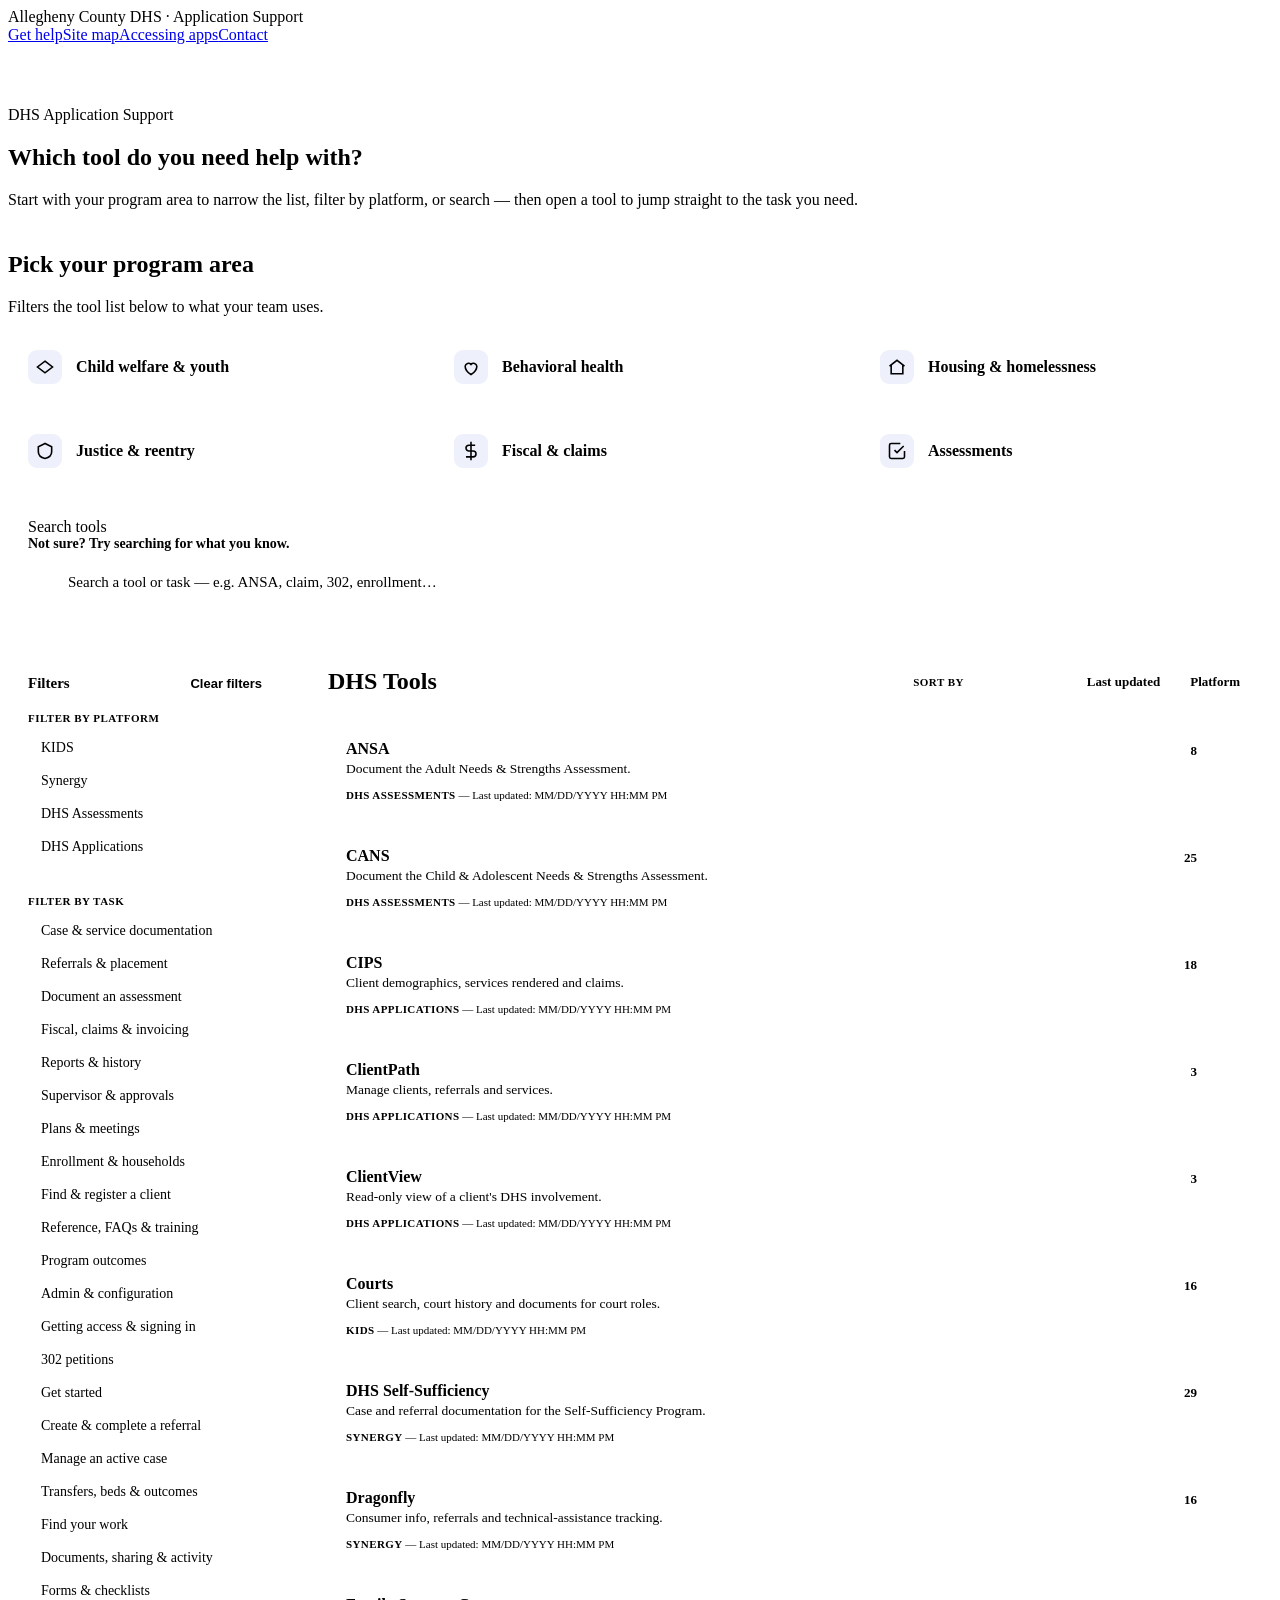
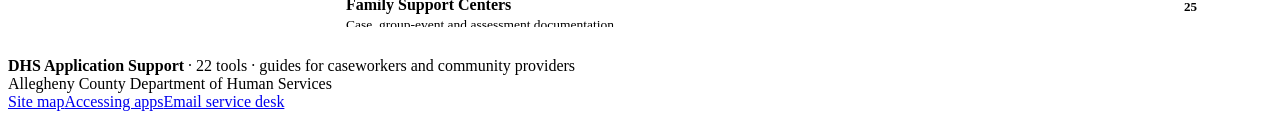
==== commit b441ae2a: "Add files via upload" ====
--- a/index.html
+++ b/index.html
@@ -312,14 +312,14 @@
             <a class="btn primary" href="https://dhsapplicationsupport.alleghenycounty.us/application/kidstoo-provider/">Open KIDSTOO Provider guides →</a>
             <div class="jump"><span class="jlab">Jump to a task on the KIDSTOO Provider page</span><div class="jlinks"><a href="https://dhsapplicationsupport.alleghenycounty.us/application/kidstoo-provider/">Case &amp; service documentation</a></div></div>
           </div>
-        </details><details class="tool" data-family="Synergy" data-progs="Behavioral health|Housing &amp; homelessness" data-updated-bucket="More than a year ago" data-text="mh residential residential referrals, case records and bed management. synergy referrals &amp; placement case &amp; service documentation reports &amp; history enrollment &amp; households admin &amp; configuration plans &amp; meetings">
+        </details><details class="tool" data-family="Synergy" data-progs="Behavioral health|Housing &amp; homelessness" data-updated-bucket="This week" data-text="mh residential residential referrals, case records and bed management. synergy find your work create &amp; complete a referral manage an active case transfers, beds &amp; outcomes documents, sharing &amp; activity forms &amp; checklists">
           <summary class="thead">
             <span class="tmain"><span class="tname">MH Residential</span><span class="tdesc">Residential referrals, case records and bed management.</span><span class="tfam">Synergy</span></span>
             <span class="tright"><span class="tcount">36</span><svg class="chev" viewBox="0 0 24 24" fill="none" stroke-width="2"><path d="m6 9 6 6 6-6"/></svg></span>
           </summary>
           <div class="topen">
-            <a class="btn primary" href="https://dhsapplicationsupport.alleghenycounty.us/application/mh-residential/">Open MH Residential guides →</a>
-            <div class="jump"><span class="jlab">Jump to a task on the MH Residential page</span><div class="jlinks"><a href="https://dhsapplicationsupport.alleghenycounty.us/application/mh-residential/">Referrals &amp; placement</a><a href="https://dhsapplicationsupport.alleghenycounty.us/application/mh-residential/">Case &amp; service documentation</a><a href="https://dhsapplicationsupport.alleghenycounty.us/application/mh-residential/">Reports &amp; history</a><a href="https://dhsapplicationsupport.alleghenycounty.us/application/mh-residential/">Enrollment &amp; households</a><a href="https://dhsapplicationsupport.alleghenycounty.us/application/mh-residential/">Admin &amp; configuration</a><a href="https://dhsapplicationsupport.alleghenycounty.us/application/mh-residential/">Plans &amp; meetings</a></div></div>
+            <a class="btn primary" href="mh-residential-landing.html">Open MH Residential guides →</a>
+            <div class="jump"><span class="jlab">Jump to a task on the MH Residential page</span><div class="jlinks"><a href="mh-res-make-referral.html">Create &amp; complete a referral</a><a href="mh-res-manage-case.html">Manage an active case</a><a href="mh-res-transfers-beds.html">Transfers, beds &amp; outcomes</a><a href="mh-res-find-work.html">Find your work</a><a href="mh-res-documents.html">Documents, sharing &amp; activity</a><a href="mh-res-forms.html">Forms &amp; checklists</a></div></div>
           </div>
         </details><details class="tool" data-family="DHS Applications" data-progs="Fiscal &amp; claims" data-updated-bucket="This week" data-text="mper submit program-funded claims; manage contacts and facilities. dhs applications fiscal, claims &amp; invoicing case &amp; service documentation">
           <summary class="thead">
@@ -372,7 +372,6 @@
     upd.className='tupdated'; upd.textContent=' — Last updated: MM/DD/YYYY HH:MM PM';
     fam.after(upd);
   });
-
   // Build the task filter list from each tool's own jump-link labels, deduped, first-seen order,
   // then arrange by the fixed priority order shown in the design reference (leftover labels go last).
   const taskLabels=[];
@@ -391,9 +390,7 @@
     b.className='filteritem'; b.dataset.task=lbl; b.textContent=lbl;
     taskFilterEl.appendChild(b);
   });
-
   let progSet=new Set(), famSet=new Set(), taskSet=new Set(), q="", sortMode="alpha";
-
   function apply(){
     let shown=0;
     tools.forEach(t=>{
@@ -418,7 +415,6 @@
     if(q)bits.push('“'+q+'”');
     fnote.innerHTML = bits.length ? ('Showing '+shown+' tools · '+bits.join(' · ')) : '';
   }
-
   function renderSort(){
     document.querySelectorAll('.grouplabel').forEach(g=>g.remove());
     if(sortMode==='updated'){
@@ -443,7 +439,6 @@
     }
     apply();
   }
-
   document.querySelectorAll('.prog').forEach(p=>p.onclick=()=>{
     const v=p.dataset.prog;
     progSet.has(v)?progSet.delete(v):progSet.add(v);
@@ -475,7 +470,6 @@
     apply();
   };
   document.getElementById('clear').onclick=clearAll;
-
   renderSort();
 </script>
 </body></html>
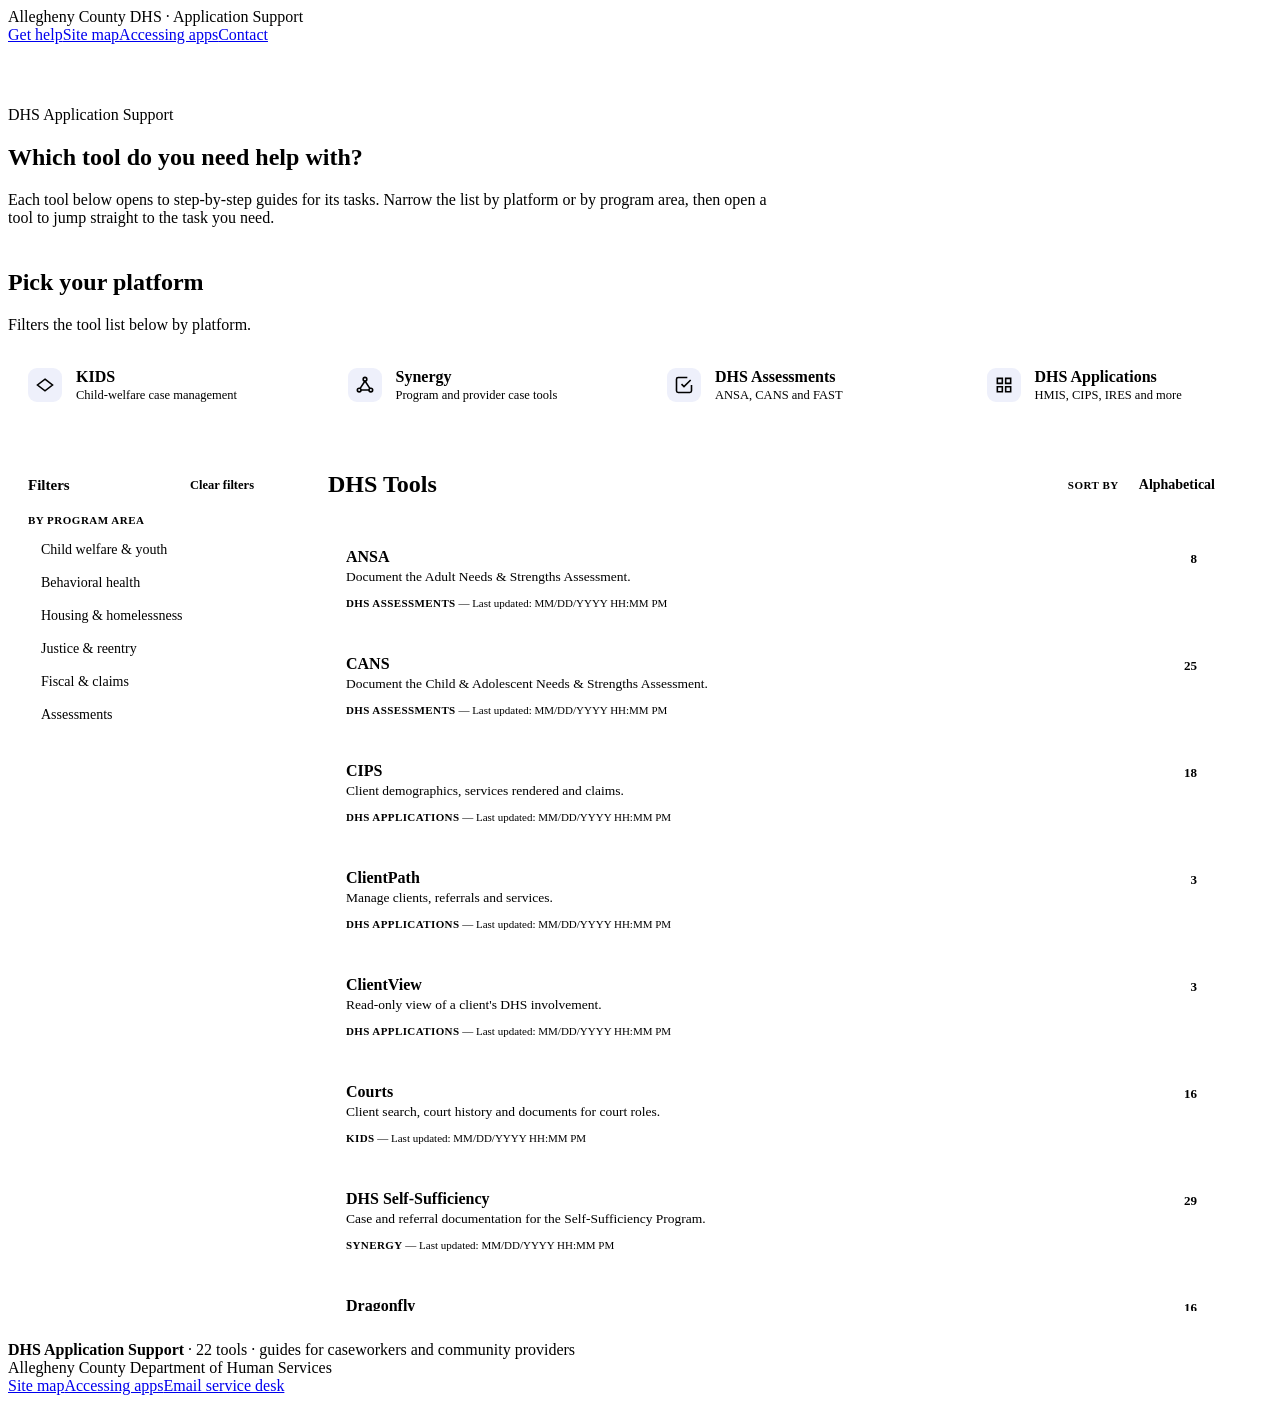
==== commit 91efd1bc: "Make platform the primary filter and rework the tool list controls Users know the application/platfo" ====
--- a/index.html
+++ b/index.html
@@ -5,24 +5,24 @@
 <link rel="stylesheet" href="acdhs.css">
 <style>
   html{scroll-behavior:smooth;}
-  .hero{padding:46px 0 6px;} .hero h1{max-width:720px;}
+  /* The headline needs ~753px to stay on one line; the cap leaves room for wider font fallbacks.
+     .lede is overridden here rather than in acdhs.css, which other pages share. */
+  .hero{padding:46px 0 6px;} .hero h1{max-width:820px;} .hero .lede{max-width:780px;}
   .block{margin:0 0 30px;}
-  .progs{display:grid;grid-template-columns:repeat(3,1fr);gap:14px;}
+  .progs{display:grid;grid-template-columns:repeat(4,1fr);gap:14px;}
   .prog{display:flex;align-items:center;gap:14px;background:var(--white);border:1.5px solid var(--ash);border-radius:var(--radius);box-shadow:var(--shadow);padding:18px 20px;font:inherit;font-size:16px;font-weight:700;color:var(--black);cursor:pointer;text-align:left;}
+  .prog .ptext{display:flex;flex-direction:column;gap:2px;min-width:0;}
+  .prog .psub{font-size:12.5px;font-weight:500;color:var(--slate);}
   .prog .picon{width:34px;height:34px;border-radius:9px;background:#EEF0FB;display:flex;align-items:center;justify-content:center;flex:none;}
   .prog .picon svg{width:20px;height:20px;color:var(--blue);}
   .prog:hover{border-color:var(--light-blue);background:var(--smoke);}
   .prog.active{border-color:var(--blue);box-shadow:0 0 0 3px rgba(38,38,217,.14);}
   .prog.active .picon{background:var(--blue);} .prog.active .picon svg{color:#fff;}
-  .progsearch{margin-top:16px;background:var(--white);border:1.5px dashed var(--ash);border-radius:var(--radius);padding:16px 20px;}
-  .progsearch .pslabel{margin:0 0 10px;font-size:14px;font-weight:700;color:var(--slate);}
-  .searchbox{position:relative;}
-  .searchbox svg{position:absolute;left:14px;top:50%;transform:translateY(-50%);width:18px;height:18px;stroke:var(--stone);}
-  .searchbox input{width:100%;font:inherit;font-size:15px;color:var(--black);padding:12px 14px 12px 40px;background:var(--white);border:1.5px solid var(--ash);border-radius:10px;}
-  .searchbox input::placeholder{color:var(--stone);}
-  .searchbox input:focus{border-color:var(--blue);outline:none;box-shadow:0 0 0 3px rgba(38,38,217,.12);}
-  .toolslayout{position:relative;display:grid;grid-template-columns:280px 1fr;gap:20px;}
-  .rail{background:var(--white);border:1px solid var(--ash);border-radius:var(--radius);box-shadow:var(--shadow);padding:20px;}
+  /* The tool panel is absolutely positioned inside the grid, so the row height comes from the
+     grid's min-height: 860px clears the panel header plus six ~128px tool cards, with the
+     seventh peeking to show it scrolls. The rail keeps its natural height beside it. */
+  .toolslayout{position:relative;display:grid;grid-template-columns:280px 1fr;gap:20px;min-height:860px;}
+  .rail{background:var(--white);border:1px solid var(--ash);border-radius:var(--radius);box-shadow:var(--shadow);padding:20px;align-self:start;}
   .railhead{display:flex;align-items:center;justify-content:space-between;gap:10px;margin:0 0 14px;}
   .railtitle{font-size:15px;font-weight:700;color:var(--dark-blue);margin:0;}
   .filtergroup{margin:0 0 16px;padding:0 0 16px;border-bottom:1px solid var(--ash);}
@@ -32,26 +32,62 @@
   .filteritem{display:block;width:100%;background:none;border:none;border-left:3px solid transparent;font:inherit;font-size:14px;font-weight:500;color:var(--slate);text-align:left;padding:8px 10px;border-radius:6px;cursor:pointer;}
   .filteritem:hover{background:var(--smoke);color:var(--dark-blue);}
   .filteritem.active{background:var(--smoke);border-left-color:var(--blue);color:var(--dark-blue);font-weight:700;}
-  .clearx{font-size:13px;font-weight:700;color:var(--blue);background:none;border:none;cursor:pointer;padding:7px 6px;}
-  .filternote{font-size:13.5px;color:var(--stone);margin:0;padding:0 20px;min-height:1px;}
+  /* A compact version of .emptybtn — same pill, palette and hover, one size down. */
+  .clearx{font:inherit;font-size:12.5px;font-weight:700;color:var(--dark-blue);background:var(--smoke);border:1.5px solid transparent;border-radius:999px;padding:6px 13px;cursor:pointer;white-space:nowrap;}
+  .clearx:hover{background:var(--ash);border-color:var(--light-blue);}
+  .filternote{display:flex;flex-wrap:wrap;align-items:center;gap:8px;font-size:13.5px;color:var(--stone);margin:0;padding:0 20px;min-height:1px;}
   .filternote:not(:empty){padding:12px 20px 0;}
-  .filternote b{color:var(--dark-blue);}
-  .toolpanel{position:absolute;inset:0;grid-column:2;grid-row:1;display:flex;flex-direction:column;background:var(--white);border:1px solid var(--ash);border-radius:var(--radius);box-shadow:var(--shadow);overflow:hidden;}
-  .toolpanelhead{flex:none;display:flex;align-items:center;justify-content:space-between;gap:14px;padding:18px 20px;background:var(--white);border-bottom:1px solid var(--ash);}
+  /* Baseline alignment sits the small caps label on the same line as the value; the X stays centered. */
+  .chip{display:inline-flex;align-items:baseline;gap:6px;background:var(--smoke);border:1px solid var(--ash);border-radius:999px;padding:4px 6px 4px 11px;font-size:13px;font-weight:700;color:var(--dark-blue);}
+  .chiplab{font-size:10px;font-weight:700;letter-spacing:.4px;text-transform:uppercase;color:var(--stone);}
+  /* The X always occupies its slot, so revealing it on hover never reflows the chips. */
+  .chipx{display:flex;align-items:center;justify-content:center;align-self:center;width:17px;height:17px;flex:none;font:inherit;font-size:14px;line-height:1;color:var(--slate);background:none;border:none;border-radius:50%;padding:0;cursor:pointer;opacity:0;transition:opacity .15s,background .15s;}
+  .chip:hover .chipx,.chip:focus-within .chipx{opacity:1;}
+  .chipx:hover{background:var(--ash);color:var(--dark-blue);}
+  .chipx:focus-visible{opacity:1;outline:2px solid var(--blue);outline-offset:1px;}
+  @media (hover:none){.chipx{opacity:1;}}
+  /* No overflow:hidden — it would clip the sort menu. The head and list round their own outer
+     corners instead, and the list still clips its scrolling content. */
+  .toolpanel{position:absolute;inset:0;grid-column:2;grid-row:1;display:flex;flex-direction:column;background:var(--white);border:1px solid var(--ash);border-radius:var(--radius);box-shadow:var(--shadow);}
+  .toolpanelhead{flex:none;display:flex;align-items:center;justify-content:space-between;flex-wrap:wrap;gap:14px;padding:18px 20px;background:var(--white);border-bottom:1px solid var(--ash);border-radius:var(--radius) var(--radius) 0 0;}
   .toolpanelhead h2{margin:0;}
-  .sortctl{display:flex;align-items:center;gap:10px;}
-  .sortlab{font-size:11px;font-weight:700;text-transform:uppercase;letter-spacing:.5px;color:var(--stone);white-space:nowrap;}
-  .sortbtns{display:flex;gap:6px;}
-  .sortbtn{font:inherit;font-size:13px;font-weight:700;color:var(--slate);background:var(--white);border:1.5px solid var(--ash);border-radius:8px;padding:7px 12px;cursor:pointer;white-space:nowrap;}
-  .sortbtn:hover{border-color:var(--blue);color:var(--dark-blue);}
-  .sortbtn.active{background:var(--dark-blue);border-color:var(--dark-blue);color:#fff;}
-  .toollist{overflow-y:auto;flex:1;min-height:0;padding:8px 20px 20px;}
-  .grouplabel{position:sticky;top:0;background:var(--white);z-index:1;font-size:11px;font-weight:700;letter-spacing:.6px;text-transform:uppercase;color:var(--stone);padding:12px 0 8px;}
+  .ctlrow{display:flex;align-items:center;gap:18px;flex-wrap:wrap;}
+  .ctl{display:flex;align-items:center;gap:8px;}
+  .ctllab{font-size:11px;font-weight:700;text-transform:uppercase;letter-spacing:.5px;color:var(--stone);white-space:nowrap;}
+  /* A listbox rather than a native select: the option surface of a native select can't be given
+     the site's radius, palette or spacing. */
+  .selectwrap{position:relative;}
+  .ctlsel{display:flex;align-items:center;gap:10px;font:inherit;font-size:14px;font-weight:700;color:var(--dark-blue);background:var(--white);border:1.5px solid var(--ash);border-radius:8px;padding:8px 12px;cursor:pointer;}
+  .ctlsel:hover{border-color:var(--light-blue);}
+  .ctlsel svg{width:15px;height:15px;stroke:var(--stone);flex:none;transition:transform .18s;}
+  .ctlsel[aria-expanded="true"]{border-color:var(--blue);}
+  .ctlsel[aria-expanded="true"] svg{transform:rotate(180deg);}
+  .selectmenu{position:absolute;top:calc(100% + 6px);right:0;min-width:100%;z-index:30;margin:0;padding:6px;list-style:none;background:var(--white);border:1px solid var(--ash);border-radius:var(--radius);box-shadow:var(--shadow);}
+  .selectmenu[hidden]{display:none;}
+  .selectopt{display:flex;align-items:center;justify-content:space-between;gap:16px;white-space:nowrap;font-size:14px;font-weight:500;color:var(--slate);padding:10px 12px;border-radius:8px;cursor:pointer;}
+  .selectopt:hover{background:var(--smoke);color:var(--dark-blue);}
+  .selectopt:focus-visible{outline:2px solid var(--blue);outline-offset:-2px;}
+  .selectopt[aria-selected="true"]{font-weight:700;color:var(--dark-blue);}
+  /* Always in the layout so selecting an option never shifts the row. */
+  .optcheck{width:15px;height:15px;flex:none;stroke:var(--blue);opacity:0;}
+  .selectopt[aria-selected="true"] .optcheck{opacity:1;}
+  /* No padding-top: a sticky child stops below the scroll container's top padding, which would
+     leave an uncovered strip for cards to peek through. */
+  .toollist{overflow-y:auto;flex:1;min-height:0;padding:0 20px 20px;border-radius:0 0 var(--radius) var(--radius);}
+  /* A scrolling spacer, not padding: it sits above whichever item is first *visible*, so the gap
+     survives filtering, and it scrolls away instead of offsetting where labels stick. */
+  .toollist::before{content:"";display:block;height:12px;}
+  /* Negative side margins bleed the label's background across the full scrollport, so card
+     shadows in the gutters are covered too — cards vanish behind it instead of past it. */
+  .grouplabel{position:sticky;top:0;background:var(--white);z-index:2;font-size:11px;font-weight:700;letter-spacing:.6px;text-transform:uppercase;color:var(--stone);margin:0 -20px;padding:14px 20px 10px;}
   details.tool{background:var(--white);border:1px solid var(--ash);border-radius:var(--radius);box-shadow:var(--shadow);overflow:hidden;margin:0 0 12px;}
   details.tool[open]{border-color:var(--light-blue);}
   .thead{display:flex;align-items:flex-start;gap:12px;padding:16px 18px;cursor:pointer;list-style:none;}
   .thead::-webkit-details-marker{display:none;}
   .thead:hover{background:var(--smoke);}
+  /* The summary fills the card and the card clips overflow, so the global focus ring — drawn 2px
+     outside the summary — is invisible. Draw this one inside the card instead. */
+  .thead:focus-visible{outline:3px solid var(--light-blue);outline-offset:-3px;border-radius:var(--radius);}
   .tmain{flex:1;min-width:0;}
   .tname{display:block;font-weight:700;font-size:16px;color:var(--dark-blue);}
   .tdesc{display:block;font-size:13.5px;color:var(--slate);margin:3px 0 8px;}
@@ -68,10 +104,17 @@
   .jlinks a{background:var(--smoke);border:1px solid var(--ash);border-radius:8px;padding:8px 12px;font-size:13px;font-weight:500;color:var(--slate);}
   .jlinks a:hover{border-color:var(--blue);color:var(--dark-blue);background:var(--white);text-decoration:none;}
   .tool.hide{display:none;}
-  .nores{display:none;color:var(--stone);font-size:15px;padding:6px 20px 20px;}
+  /* Empty state — sits where the first tool card would, but reads as a placeholder, not a result. */
+  .empty{display:none;text-align:center;background:var(--white);border:1px solid var(--ash);border-radius:18px;padding:48px 24px;margin:0 0 12px;}
+  .empty.show{display:block;}
+  .emptymsg{font-size:17px;color:var(--slate);margin:0 0 18px;}
+  /* Transparent border at rest so the hover border doesn't resize the button. */
+  .emptybtn{font:inherit;font-size:15px;font-weight:700;color:var(--dark-blue);background:var(--smoke);border:1.5px solid transparent;border-radius:999px;padding:12px 27px;cursor:pointer;}
+  .emptybtn:hover{background:var(--ash);border-color:var(--light-blue);}
+  @media (max-width:1040px){.progs{grid-template-columns:repeat(2,1fr);}}
   @media (max-width:820px){
     .progs{grid-template-columns:repeat(2,1fr);}
-    .toolslayout{grid-template-columns:1fr;}
+    .toolslayout{grid-template-columns:1fr;min-height:0;}
     .toolpanel{position:static;inset:auto;grid-column:auto;grid-row:auto;height:auto;}
     .toollist{overflow-y:visible;flex:none;}
   }
@@ -87,33 +130,21 @@
   <section class="hero">
     <p class="eyebrow">DHS Application Support</p>
     <h1>Which tool do you need help with?</h1>
-    <p class="lede">Start with your program area to narrow the list, filter by platform, or search — then open a tool to jump straight to the task you need.</p>
+    <p class="lede">Each tool below opens to step-by-step guides for its tasks. Narrow the list by platform or by program area, then open a tool to jump straight to the task you need.</p>
   </section>
 
   <section class="block">
-    <h2>Pick your program area</h2>
-    <p class="sub">Filters the tool list below to what your team uses.</p>
-    <div class="progs"><button class="prog" data-prog="Child welfare &amp; youth">
+    <h2>Pick your platform</h2>
+    <p class="sub">Filters the tool list below by platform.</p>
+    <div class="progs"><button class="prog" data-plat="KIDS">
       <span class="picon"><svg viewBox="0 0 24 24" fill="none" stroke="currentColor" stroke-width="1.9"><path d="M12 5 21 12 12 19 3 12Z"/></svg></span>
-      <span class="plabel">Child welfare &amp; youth</span></button><button class="prog" data-prog="Behavioral health">
-      <span class="picon"><svg viewBox="0 0 24 24" fill="none" stroke="currentColor" stroke-width="1.9"><path d="M12 21s-7-4.3-7-10a4 4 0 0 1 7-2 4 4 0 0 1 7 2c0 5.7-7 10-7 10Z"/></svg></span>
-      <span class="plabel">Behavioral health</span></button><button class="prog" data-prog="Housing &amp; homelessness">
-      <span class="picon"><svg viewBox="0 0 24 24" fill="none" stroke="currentColor" stroke-width="1.9"><path d="M3 11 12 4l9 7M5 10v10h14V10"/></svg></span>
-      <span class="plabel">Housing &amp; homelessness</span></button><button class="prog" data-prog="Justice &amp; reentry">
-      <span class="picon"><svg viewBox="0 0 24 24" fill="none" stroke="currentColor" stroke-width="1.9"><path d="M12 3 4 7v6c0 4 3.4 7 8 8 4.6-1 8-4 8-8V7Z"/></svg></span>
-      <span class="plabel">Justice &amp; reentry</span></button><button class="prog" data-prog="Fiscal &amp; claims">
-      <span class="picon"><svg viewBox="0 0 24 24" fill="none" stroke="currentColor" stroke-width="1.9"><path d="M12 1v22M17 5H9.5a3.5 3.5 0 0 0 0 7h5a3.5 3.5 0 0 1 0 7H6"/></svg></span>
-      <span class="plabel">Fiscal &amp; claims</span></button><button class="prog" data-prog="Assessments">
+      <span class="ptext"><span class="plabel">KIDS</span><span class="psub">Child-welfare case management</span></span></button><button class="prog" data-plat="Synergy">
+      <span class="picon"><svg viewBox="0 0 24 24" fill="none" stroke="currentColor" stroke-width="1.9"><circle cx="12" cy="5" r="2.2"/><circle cx="5" cy="18" r="2.2"/><circle cx="19" cy="18" r="2.2"/><path d="M12 7.2 6.2 16M17.8 16 12 7.2M7.2 18h9.6"/></svg></span>
+      <span class="ptext"><span class="plabel">Synergy</span><span class="psub">Program and provider case tools</span></span></button><button class="prog" data-plat="DHS Assessments">
       <span class="picon"><svg viewBox="0 0 24 24" fill="none" stroke="currentColor" stroke-width="1.9"><path d="M9 11l3 3 8-8M21 12v7a2 2 0 0 1-2 2H5a2 2 0 0 1-2-2V5a2 2 0 0 1 2-2h11"/></svg></span>
-      <span class="plabel">Assessments</span></button></div>
-    <div class="progsearch">
-      <label for="q" class="sr">Search tools</label>
-      <p class="pslabel">Not sure? Try searching for what you know.</p>
-      <div class="searchbox">
-        <svg viewBox="0 0 24 24" fill="none" stroke-width="2"><circle cx="11" cy="11" r="7"/><path d="m20 20-3.5-3.5"/></svg>
-        <input id="q" type="search" placeholder="Search a tool or task — e.g. ANSA, claim, 302, enrollment…">
-      </div>
-    </div>
+      <span class="ptext"><span class="plabel">DHS Assessments</span><span class="psub">ANSA, CANS and FAST</span></span></button><button class="prog" data-plat="DHS Applications">
+      <span class="picon"><svg viewBox="0 0 24 24" fill="none" stroke="currentColor" stroke-width="1.9"><path d="M4 4h6v6H4zM14 4h6v6h-6zM4 14h6v6H4zM14 14h6v6h-6z"/></svg></span>
+      <span class="ptext"><span class="plabel">DHS Applications</span><span class="psub">HMIS, CIPS, IRES and more</span></span></button></div>
   </section>
 
   <section class="block">
@@ -121,36 +152,47 @@
       <aside class="rail">
         <div class="railhead">
           <h3 class="railtitle">Filters</h3>
-          <button class="clearx" id="clear">Clear filters</button>
+          <button class="clearx" type="button" id="clear">Clear filters</button>
         </div>
-        <div class="filtergroup">
-          <span class="fglabel">Filter by platform</span>
-          <div class="filterlist" id="platformFilter">
-            <button class="filteritem" data-family="KIDS">KIDS</button>
-            <button class="filteritem" data-family="Synergy">Synergy</button>
-            <button class="filteritem" data-family="DHS Assessments">DHS Assessments</button>
-            <button class="filteritem" data-family="DHS Applications">DHS Applications</button>
-          </div>
-        </div>
-        <div class="filtergroup last">
-          <span class="fglabel">Filter by task</span>
-          <div class="filterlist" id="taskFilter"></div>
+        <!-- One .filtergroup per filter category; data-cat keys into CATS in the script, so a
+             future category is a new group here plus one CATS entry. -->
+        <div class="filtergroup last" data-cat="prog">
+          <span class="fglabel">By program area</span>
+          <div class="filterlist">
+            <button class="filteritem" type="button" data-val="Child welfare &amp; youth">Child welfare &amp; youth</button>
+            <button class="filteritem" type="button" data-val="Behavioral health">Behavioral health</button>
+            <button class="filteritem" type="button" data-val="Housing &amp; homelessness">Housing &amp; homelessness</button>
+            <button class="filteritem" type="button" data-val="Justice &amp; reentry">Justice &amp; reentry</button>
+            <button class="filteritem" type="button" data-val="Fiscal &amp; claims">Fiscal &amp; claims</button>
+            <button class="filteritem" type="button" data-val="Assessments">Assessments</button>
+          </div>
         </div>
       </aside>
       <div class="toolpanel">
         <div class="toolpanelhead">
           <h2>DHS Tools</h2>
-          <div class="sortctl">
-            <span class="sortlab">Sort by</span>
-            <div class="sortbtns" id="sortBtns">
-              <button class="sortbtn active" data-sort="alpha">Alphabetical</button>
-              <button class="sortbtn" data-sort="updated">Last updated</button>
-              <button class="sortbtn" data-sort="platform">Platform</button>
+          <div class="ctlrow">
+            <div class="ctl">
+              <span class="ctllab" id="sortLab">Sort by</span>
+              <div class="selectwrap">
+                <button class="ctlsel" type="button" id="sortBtn" aria-haspopup="listbox" aria-expanded="false" aria-labelledby="sortLab sortBtn">
+                  <span id="sortVal">Alphabetical</span>
+                  <svg viewBox="0 0 24 24" fill="none" stroke-width="2.2"><path d="m6 9 6 6 6-6"/></svg>
+                </button>
+                <ul class="selectmenu" id="sortMenu" role="listbox" aria-labelledby="sortLab" hidden>
+                  <li class="selectopt" role="option" tabindex="-1" data-sort="alpha" aria-selected="true"><span>Alphabetical</span><svg class="optcheck" viewBox="0 0 24 24" fill="none" stroke-width="2.6"><path d="m5 13 4 4 10-10"/></svg></li>
+                  <li class="selectopt" role="option" tabindex="-1" data-sort="updated" aria-selected="false"><span>Last updated</span><svg class="optcheck" viewBox="0 0 24 24" fill="none" stroke-width="2.6"><path d="m5 13 4 4 10-10"/></svg></li>
+                  <li class="selectopt" role="option" tabindex="-1" data-sort="platform" aria-selected="false"><span>Platform</span><svg class="optcheck" viewBox="0 0 24 24" fill="none" stroke-width="2.6"><path d="m5 13 4 4 10-10"/></svg></li>
+                </ul>
+              </div>
             </div>
           </div>
         </div>
         <p class="filternote" id="fnote"></p>
-        <div class="toollist" id="grid"><details class="tool" data-family="DHS Assessments" data-progs="Behavioral health|Assessments" data-updated-bucket="This week" data-text="ansa document the adult needs &amp; strengths assessment. dhs assessments document an assessment find &amp; register a client">
+        <div class="toollist" id="grid"><div class="empty" id="empty">
+          <p class="emptymsg">No tools found.</p>
+          <button class="emptybtn" type="button" id="emptyClear">Clear filters</button>
+        </div><details class="tool" data-family="DHS Assessments" data-progs="Behavioral health|Assessments" data-updated-bucket="This week">
           <summary class="thead">
             <span class="tmain"><span class="tname">ANSA</span><span class="tdesc">Document the Adult Needs &amp; Strengths Assessment.</span><span class="tfam">DHS Assessments</span></span>
             <span class="tright"><span class="tcount">8</span><svg class="chev" viewBox="0 0 24 24" fill="none" stroke-width="2"><path d="m6 9 6 6 6-6"/></svg></span>
@@ -159,7 +201,7 @@
             <a class="btn primary" href="ansa-landing.html">Open ANSA guides →</a>
             <div class="jump"><span class="jlab">Jump to a task on the ANSA page</span><div class="jlinks"><a href="ansa-landing.html#get-started">Get started</a><a href="ansa-landing.html#find-register">Find &amp; register a client</a><a href="ansa-landing.html#document-assessment">Document an assessment</a><a href="ansa-landing.html#reports">Reports &amp; history</a></div></div>
           </div>
-        </details><details class="tool" data-family="DHS Assessments" data-progs="Behavioral health|Assessments" data-updated-bucket="This week" data-text="cans document the child &amp; adolescent needs &amp; strengths assessment. dhs assessments getting access &amp; signing in document an assessment referrals &amp; placement supervisor &amp; approvals reports &amp; history find &amp; register a client">
+        </details><details class="tool" data-family="DHS Assessments" data-progs="Behavioral health|Assessments" data-updated-bucket="This week">
           <summary class="thead">
             <span class="tmain"><span class="tname">CANS</span><span class="tdesc">Document the Child &amp; Adolescent Needs &amp; Strengths Assessment.</span><span class="tfam">DHS Assessments</span></span>
             <span class="tright"><span class="tcount">25</span><svg class="chev" viewBox="0 0 24 24" fill="none" stroke-width="2"><path d="m6 9 6 6 6-6"/></svg></span>
@@ -168,7 +210,7 @@
             <a class="btn primary" href="https://dhsapplicationsupport.alleghenycounty.us/application/cans/">Open CANS guides →</a>
             <div class="jump"><span class="jlab">Jump to a task on the CANS page</span><div class="jlinks"><a href="https://dhsapplicationsupport.alleghenycounty.us/application/cans/">Getting access &amp; signing in</a><a href="https://dhsapplicationsupport.alleghenycounty.us/application/cans/">Document an assessment</a><a href="https://dhsapplicationsupport.alleghenycounty.us/application/cans/">Referrals &amp; placement</a><a href="https://dhsapplicationsupport.alleghenycounty.us/application/cans/">Supervisor &amp; approvals</a><a href="https://dhsapplicationsupport.alleghenycounty.us/application/cans/">Reports &amp; history</a><a href="https://dhsapplicationsupport.alleghenycounty.us/application/cans/">Find &amp; register a client</a></div></div>
           </div>
-        </details><details class="tool" data-family="DHS Applications" data-progs="Fiscal &amp; claims" data-updated-bucket="This month" data-text="cips client demographics, services rendered and claims. dhs applications case &amp; service documentation fiscal, claims &amp; invoicing find &amp; register a client document an assessment">
+        </details><details class="tool" data-family="DHS Applications" data-progs="Fiscal &amp; claims" data-updated-bucket="This month">
           <summary class="thead">
             <span class="tmain"><span class="tname">CIPS</span><span class="tdesc">Client demographics, services rendered and claims.</span><span class="tfam">DHS Applications</span></span>
             <span class="tright"><span class="tcount">18</span><svg class="chev" viewBox="0 0 24 24" fill="none" stroke-width="2"><path d="m6 9 6 6 6-6"/></svg></span>
@@ -177,7 +219,7 @@
             <a class="btn primary" href="https://dhsapplicationsupport.alleghenycounty.us/application/cips/">Open CIPS guides →</a>
             <div class="jump"><span class="jlab">Jump to a task on the CIPS page</span><div class="jlinks"><a href="https://dhsapplicationsupport.alleghenycounty.us/application/cips/">Case &amp; service documentation</a><a href="https://dhsapplicationsupport.alleghenycounty.us/application/cips/">Fiscal, claims &amp; invoicing</a><a href="https://dhsapplicationsupport.alleghenycounty.us/application/cips/">Find &amp; register a client</a><a href="https://dhsapplicationsupport.alleghenycounty.us/application/cips/">Document an assessment</a></div></div>
           </div>
-        </details><details class="tool" data-family="DHS Applications" data-progs="" data-updated-bucket="This year" data-text="clientpath manage clients, referrals and services. dhs applications case &amp; service documentation referrals &amp; placement">
+        </details><details class="tool" data-family="DHS Applications" data-progs="" data-updated-bucket="This year">
           <summary class="thead">
             <span class="tmain"><span class="tname">ClientPath</span><span class="tdesc">Manage clients, referrals and services.</span><span class="tfam">DHS Applications</span></span>
             <span class="tright"><span class="tcount">3</span><svg class="chev" viewBox="0 0 24 24" fill="none" stroke-width="2"><path d="m6 9 6 6 6-6"/></svg></span>
@@ -186,7 +228,7 @@
             <a class="btn primary" href="https://dhsapplicationsupport.alleghenycounty.us/application/clientpath/">Open ClientPath guides →</a>
             <div class="jump"><span class="jlab">Jump to a task on the ClientPath page</span><div class="jlinks"><a href="https://dhsapplicationsupport.alleghenycounty.us/application/clientpath/">Case &amp; service documentation</a><a href="https://dhsapplicationsupport.alleghenycounty.us/application/clientpath/">Referrals &amp; placement</a></div></div>
           </div>
-        </details><details class="tool" data-family="DHS Applications" data-progs="" data-updated-bucket="More than a year ago" data-text="clientview read-only view of a client&#x27;s dhs involvement. dhs applications reference, faqs &amp; training">
+        </details><details class="tool" data-family="DHS Applications" data-progs="" data-updated-bucket="More than a year ago">
           <summary class="thead">
             <span class="tmain"><span class="tname">ClientView</span><span class="tdesc">Read-only view of a client&#x27;s DHS involvement.</span><span class="tfam">DHS Applications</span></span>
             <span class="tright"><span class="tcount">3</span><svg class="chev" viewBox="0 0 24 24" fill="none" stroke-width="2"><path d="m6 9 6 6 6-6"/></svg></span>
@@ -195,7 +237,7 @@
             <a class="btn primary" href="https://dhsapplicationsupport.alleghenycounty.us/application/clientview/">Open ClientView guides →</a>
             <div class="jump"><span class="jlab">Jump to a task on the ClientView page</span><div class="jlinks"><a href="https://dhsapplicationsupport.alleghenycounty.us/application/clientview/">Reference, FAQs &amp; training</a></div></div>
           </div>
-        </details><details class="tool" data-family="KIDS" data-progs="Child welfare &amp; youth" data-updated-bucket="This month" data-text="courts client search, court history and documents for court roles. kids case &amp; service documentation find &amp; register a client reports &amp; history">
+        </details><details class="tool" data-family="KIDS" data-progs="Child welfare &amp; youth" data-updated-bucket="This month">
           <summary class="thead">
             <span class="tmain"><span class="tname">Courts</span><span class="tdesc">Client search, court history and documents for court roles.</span><span class="tfam">KIDS</span></span>
             <span class="tright"><span class="tcount">16</span><svg class="chev" viewBox="0 0 24 24" fill="none" stroke-width="2"><path d="m6 9 6 6 6-6"/></svg></span>
@@ -204,7 +246,7 @@
             <a class="btn primary" href="https://dhsapplicationsupport.alleghenycounty.us/application/courts/">Open Courts guides →</a>
             <div class="jump"><span class="jlab">Jump to a task on the Courts page</span><div class="jlinks"><a href="https://dhsapplicationsupport.alleghenycounty.us/application/courts/">Case &amp; service documentation</a><a href="https://dhsapplicationsupport.alleghenycounty.us/application/courts/">Find &amp; register a client</a><a href="https://dhsapplicationsupport.alleghenycounty.us/application/courts/">Reports &amp; history</a></div></div>
           </div>
-        </details><details class="tool" data-family="Synergy" data-progs="" data-updated-bucket="This year" data-text="dhs self-sufficiency case and referral documentation for the self-sufficiency program. synergy case &amp; service documentation reference, faqs &amp; training enrollment &amp; households document an assessment referrals &amp; placement supervisor &amp; approvals">
+        </details><details class="tool" data-family="Synergy" data-progs="" data-updated-bucket="This year">
           <summary class="thead">
             <span class="tmain"><span class="tname">DHS Self-Sufficiency</span><span class="tdesc">Case and referral documentation for the Self-Sufficiency Program.</span><span class="tfam">Synergy</span></span>
             <span class="tright"><span class="tcount">29</span><svg class="chev" viewBox="0 0 24 24" fill="none" stroke-width="2"><path d="m6 9 6 6 6-6"/></svg></span>
@@ -213,7 +255,7 @@
             <a class="btn primary" href="https://dhsapplicationsupport.alleghenycounty.us/application/dhs-self-sufficiency/">Open DHS Self-Sufficiency guides →</a>
             <div class="jump"><span class="jlab">Jump to a task on the DHS Self-Sufficiency page</span><div class="jlinks"><a href="https://dhsapplicationsupport.alleghenycounty.us/application/dhs-self-sufficiency/">Case &amp; service documentation</a><a href="https://dhsapplicationsupport.alleghenycounty.us/application/dhs-self-sufficiency/">Reference, FAQs &amp; training</a><a href="https://dhsapplicationsupport.alleghenycounty.us/application/dhs-self-sufficiency/">Enrollment &amp; households</a><a href="https://dhsapplicationsupport.alleghenycounty.us/application/dhs-self-sufficiency/">Document an assessment</a><a href="https://dhsapplicationsupport.alleghenycounty.us/application/dhs-self-sufficiency/">Referrals &amp; placement</a><a href="https://dhsapplicationsupport.alleghenycounty.us/application/dhs-self-sufficiency/">Supervisor &amp; approvals</a></div></div>
           </div>
-        </details><details class="tool" data-family="Synergy" data-progs="Behavioral health" data-updated-bucket="This year" data-text="dragonfly consumer info, referrals and technical-assistance tracking. synergy case &amp; service documentation referrals &amp; placement plans &amp; meetings">
+        </details><details class="tool" data-family="Synergy" data-progs="Behavioral health" data-updated-bucket="This year">
           <summary class="thead">
             <span class="tmain"><span class="tname">Dragonfly</span><span class="tdesc">Consumer info, referrals and technical-assistance tracking.</span><span class="tfam">Synergy</span></span>
             <span class="tright"><span class="tcount">16</span><svg class="chev" viewBox="0 0 24 24" fill="none" stroke-width="2"><path d="m6 9 6 6 6-6"/></svg></span>
@@ -222,7 +264,7 @@
             <a class="btn primary" href="https://dhsapplicationsupport.alleghenycounty.us/application/dragonfly/">Open Dragonfly guides →</a>
             <div class="jump"><span class="jlab">Jump to a task on the Dragonfly page</span><div class="jlinks"><a href="https://dhsapplicationsupport.alleghenycounty.us/application/dragonfly/">Case &amp; service documentation</a><a href="https://dhsapplicationsupport.alleghenycounty.us/application/dragonfly/">Referrals &amp; placement</a><a href="https://dhsapplicationsupport.alleghenycounty.us/application/dragonfly/">Plans &amp; meetings</a></div></div>
           </div>
-        </details><details class="tool" data-family="Synergy" data-progs="Child welfare &amp; youth" data-updated-bucket="This year" data-text="family support centers case, group-event and assessment documentation. synergy case &amp; service documentation plans &amp; meetings enrollment &amp; households document an assessment supervisor &amp; approvals reports &amp; history admin &amp; configuration fiscal, claims &amp; invoicing">
+        </details><details class="tool" data-family="Synergy" data-progs="Child welfare &amp; youth" data-updated-bucket="This year">
           <summary class="thead">
             <span class="tmain"><span class="tname">Family Support Centers</span><span class="tdesc">Case, group-event and assessment documentation.</span><span class="tfam">Synergy</span></span>
             <span class="tright"><span class="tcount">25</span><svg class="chev" viewBox="0 0 24 24" fill="none" stroke-width="2"><path d="m6 9 6 6 6-6"/></svg></span>
@@ -231,7 +273,7 @@
             <a class="btn primary" href="https://dhsapplicationsupport.alleghenycounty.us/application/family-support-centers/">Open Family Support Centers guides →</a>
             <div class="jump"><span class="jlab">Jump to a task on the Family Support Centers page</span><div class="jlinks"><a href="https://dhsapplicationsupport.alleghenycounty.us/application/family-support-centers/">Case &amp; service documentation</a><a href="https://dhsapplicationsupport.alleghenycounty.us/application/family-support-centers/">Plans &amp; meetings</a><a href="https://dhsapplicationsupport.alleghenycounty.us/application/family-support-centers/">Enrollment &amp; households</a><a href="https://dhsapplicationsupport.alleghenycounty.us/application/family-support-centers/">Document an assessment</a><a href="https://dhsapplicationsupport.alleghenycounty.us/application/family-support-centers/">Supervisor &amp; approvals</a><a href="https://dhsapplicationsupport.alleghenycounty.us/application/family-support-centers/">Reports &amp; history</a></div></div>
           </div>
-        </details><details class="tool" data-family="DHS Assessments" data-progs="Assessments" data-updated-bucket="More than a year ago" data-text="fast view and report on family advocacy &amp; support tool assessments. dhs assessments getting access &amp; signing in document an assessment reports &amp; history">
+        </details><details class="tool" data-family="DHS Assessments" data-progs="Assessments" data-updated-bucket="More than a year ago">
           <summary class="thead">
             <span class="tmain"><span class="tname">FAST</span><span class="tdesc">View and report on Family Advocacy &amp; Support Tool assessments.</span><span class="tfam">DHS Assessments</span></span>
             <span class="tright"><span class="tcount">4</span><svg class="chev" viewBox="0 0 24 24" fill="none" stroke-width="2"><path d="m6 9 6 6 6-6"/></svg></span>
@@ -240,7 +282,7 @@
             <a class="btn primary" href="https://dhsapplicationsupport.alleghenycounty.us/application/fast/">Open FAST guides →</a>
             <div class="jump"><span class="jlab">Jump to a task on the FAST page</span><div class="jlinks"><a href="https://dhsapplicationsupport.alleghenycounty.us/application/fast/">Getting access &amp; signing in</a><a href="https://dhsapplicationsupport.alleghenycounty.us/application/fast/">Document an assessment</a><a href="https://dhsapplicationsupport.alleghenycounty.us/application/fast/">Reports &amp; history</a></div></div>
           </div>
-        </details><details class="tool" data-family="DHS Applications" data-progs="Housing &amp; homelessness" data-updated-bucket="This week" data-text="hmis housing enrollments, referrals, units and reporting. dhs applications referrals &amp; placement document an assessment enrollment &amp; households case &amp; service documentation reference, faqs &amp; training fiscal, claims &amp; invoicing reports &amp; history find &amp; register a client">
+        </details><details class="tool" data-family="DHS Applications" data-progs="Housing &amp; homelessness" data-updated-bucket="This week">
           <summary class="thead">
             <span class="tmain"><span class="tname">HMIS</span><span class="tdesc">Housing enrollments, referrals, units and reporting.</span><span class="tfam">DHS Applications</span></span>
             <span class="tright"><span class="tcount">21</span><svg class="chev" viewBox="0 0 24 24" fill="none" stroke-width="2"><path d="m6 9 6 6 6-6"/></svg></span>
@@ -249,7 +291,7 @@
             <a class="btn primary" href="https://dhsapplicationsupport.alleghenycounty.us/application/hmis/">Open HMIS guides →</a>
             <div class="jump"><span class="jlab">Jump to a task on the HMIS page</span><div class="jlinks"><a href="https://dhsapplicationsupport.alleghenycounty.us/application/hmis/">Referrals &amp; placement</a><a href="https://dhsapplicationsupport.alleghenycounty.us/application/hmis/">Document an assessment</a><a href="https://dhsapplicationsupport.alleghenycounty.us/application/hmis/">Enrollment &amp; households</a><a href="https://dhsapplicationsupport.alleghenycounty.us/application/hmis/">Case &amp; service documentation</a><a href="https://dhsapplicationsupport.alleghenycounty.us/application/hmis/">Reference, FAQs &amp; training</a><a href="https://dhsapplicationsupport.alleghenycounty.us/application/hmis/">Fiscal, claims &amp; invoicing</a></div></div>
           </div>
-        </details><details class="tool" data-family="Synergy" data-progs="Child welfare &amp; youth" data-updated-bucket="This year" data-text="independent living youth transition plans, contacts and il stipends. synergy case &amp; service documentation plans &amp; meetings reports &amp; history referrals &amp; placement admin &amp; configuration supervisor &amp; approvals">
+        </details><details class="tool" data-family="Synergy" data-progs="Child welfare &amp; youth" data-updated-bucket="This year">
           <summary class="thead">
             <span class="tmain"><span class="tname">Independent Living</span><span class="tdesc">Youth transition plans, contacts and IL stipends.</span><span class="tfam">Synergy</span></span>
             <span class="tright"><span class="tcount">26</span><svg class="chev" viewBox="0 0 24 24" fill="none" stroke-width="2"><path d="m6 9 6 6 6-6"/></svg></span>
@@ -258,7 +300,7 @@
             <a class="btn primary" href="https://dhsapplicationsupport.alleghenycounty.us/application/independent-living/">Open Independent Living guides →</a>
             <div class="jump"><span class="jlab">Jump to a task on the Independent Living page</span><div class="jlinks"><a href="https://dhsapplicationsupport.alleghenycounty.us/application/independent-living/">Case &amp; service documentation</a><a href="https://dhsapplicationsupport.alleghenycounty.us/application/independent-living/">Plans &amp; meetings</a><a href="https://dhsapplicationsupport.alleghenycounty.us/application/independent-living/">Reports &amp; history</a><a href="https://dhsapplicationsupport.alleghenycounty.us/application/independent-living/">Referrals &amp; placement</a><a href="https://dhsapplicationsupport.alleghenycounty.us/application/independent-living/">Admin &amp; configuration</a><a href="https://dhsapplicationsupport.alleghenycounty.us/application/independent-living/">Supervisor &amp; approvals</a></div></div>
           </div>
-        </details><details class="tool" data-family="DHS Applications" data-progs="" data-updated-bucket="More than a year ago" data-text="integrated monitoring tool provider monitoring overview. dhs applications reference, faqs &amp; training">
+        </details><details class="tool" data-family="DHS Applications" data-progs="" data-updated-bucket="More than a year ago">
           <summary class="thead">
             <span class="tmain"><span class="tname">Integrated Monitoring Tool</span><span class="tdesc">Provider monitoring overview.</span><span class="tfam">DHS Applications</span></span>
             <span class="tright"><span class="tcount">1</span><svg class="chev" viewBox="0 0 24 24" fill="none" stroke-width="2"><path d="m6 9 6 6 6-6"/></svg></span>
@@ -267,7 +309,7 @@
             <a class="btn primary" href="https://dhsapplicationsupport.alleghenycounty.us/application/integrated-monitoring-tool/">Open Integrated Monitoring Tool guides →</a>
             <div class="jump"><span class="jlab">Jump to a task on the Integrated Monitoring Tool page</span><div class="jlinks"><a href="https://dhsapplicationsupport.alleghenycounty.us/application/integrated-monitoring-tool/">Reference, FAQs &amp; training</a></div></div>
           </div>
-        </details><details class="tool" data-family="Synergy" data-progs="Child welfare &amp; youth" data-updated-bucket="This year" data-text="integration and teaming meeting teaming meetings, placement history and referrals. synergy case &amp; service documentation reports &amp; history plans &amp; meetings referrals &amp; placement document an assessment admin &amp; configuration">
+        </details><details class="tool" data-family="Synergy" data-progs="Child welfare &amp; youth" data-updated-bucket="This year">
           <summary class="thead">
             <span class="tmain"><span class="tname">Integration and Teaming Meeting</span><span class="tdesc">Teaming meetings, placement history and referrals.</span><span class="tfam">Synergy</span></span>
             <span class="tright"><span class="tcount">12</span><svg class="chev" viewBox="0 0 24 24" fill="none" stroke-width="2"><path d="m6 9 6 6 6-6"/></svg></span>
@@ -276,7 +318,7 @@
             <a class="btn primary" href="https://dhsapplicationsupport.alleghenycounty.us/application/integration-and-teaming-meeting/">Open Integration and Teaming Meeting guides →</a>
             <div class="jump"><span class="jlab">Jump to a task on the Integration and Teaming Meeting page</span><div class="jlinks"><a href="https://dhsapplicationsupport.alleghenycounty.us/application/integration-and-teaming-meeting/">Case &amp; service documentation</a><a href="https://dhsapplicationsupport.alleghenycounty.us/application/integration-and-teaming-meeting/">Reports &amp; history</a><a href="https://dhsapplicationsupport.alleghenycounty.us/application/integration-and-teaming-meeting/">Plans &amp; meetings</a><a href="https://dhsapplicationsupport.alleghenycounty.us/application/integration-and-teaming-meeting/">Referrals &amp; placement</a><a href="https://dhsapplicationsupport.alleghenycounty.us/application/integration-and-teaming-meeting/">Document an assessment</a><a href="https://dhsapplicationsupport.alleghenycounty.us/application/integration-and-teaming-meeting/">Admin &amp; configuration</a></div></div>
           </div>
-        </details><details class="tool" data-family="DHS Applications" data-progs="Behavioral health" data-updated-bucket="This month" data-text="ires search, create and transfer 302 petitions. dhs applications 302 petitions">
+        </details><details class="tool" data-family="DHS Applications" data-progs="Behavioral health" data-updated-bucket="This month">
           <summary class="thead">
             <span class="tmain"><span class="tname">IRES</span><span class="tdesc">Search, create and transfer 302 petitions.</span><span class="tfam">DHS Applications</span></span>
             <span class="tright"><span class="tcount">3</span><svg class="chev" viewBox="0 0 24 24" fill="none" stroke-width="2"><path d="m6 9 6 6 6-6"/></svg></span>
@@ -285,7 +327,7 @@
             <a class="btn primary" href="https://dhsapplicationsupport.alleghenycounty.us/application/ires/">Open IRES guides →</a>
             <div class="jump"><span class="jlab">Jump to a task on the IRES page</span><div class="jlinks"><a href="https://dhsapplicationsupport.alleghenycounty.us/application/ires/">302 petitions</a></div></div>
           </div>
-        </details><details class="tool" data-family="DHS Applications" data-progs="Justice &amp; reentry" data-updated-bucket="This month" data-text="jail collaborative reentry intake, program outcomes and reporting. dhs applications case &amp; service documentation reference, faqs &amp; training reports &amp; history program outcomes enrollment &amp; households">
+        </details><details class="tool" data-family="DHS Applications" data-progs="Justice &amp; reentry" data-updated-bucket="This month">
           <summary class="thead">
             <span class="tmain"><span class="tname">Jail Collaborative</span><span class="tdesc">Reentry intake, program outcomes and reporting.</span><span class="tfam">DHS Applications</span></span>
             <span class="tright"><span class="tcount">33</span><svg class="chev" viewBox="0 0 24 24" fill="none" stroke-width="2"><path d="m6 9 6 6 6-6"/></svg></span>
@@ -294,7 +336,7 @@
             <a class="btn primary" href="https://dhsapplicationsupport.alleghenycounty.us/application/jail-collaborative/">Open Jail Collaborative guides →</a>
             <div class="jump"><span class="jlab">Jump to a task on the Jail Collaborative page</span><div class="jlinks"><a href="https://dhsapplicationsupport.alleghenycounty.us/application/jail-collaborative/">Case &amp; service documentation</a><a href="https://dhsapplicationsupport.alleghenycounty.us/application/jail-collaborative/">Reference, FAQs &amp; training</a><a href="https://dhsapplicationsupport.alleghenycounty.us/application/jail-collaborative/">Reports &amp; history</a><a href="https://dhsapplicationsupport.alleghenycounty.us/application/jail-collaborative/">Program outcomes</a><a href="https://dhsapplicationsupport.alleghenycounty.us/application/jail-collaborative/">Enrollment &amp; households</a></div></div>
           </div>
-        </details><details class="tool" data-family="KIDS" data-progs="Child welfare &amp; youth" data-updated-bucket="This week" data-text="kids provider placement, services, fiscal and client health for child-welfare providers. kids reference, faqs &amp; training referrals &amp; placement case &amp; service documentation plans &amp; meetings fiscal, claims &amp; invoicing supervisor &amp; approvals reports &amp; history">
+        </details><details class="tool" data-family="KIDS" data-progs="Child welfare &amp; youth" data-updated-bucket="This week">
           <summary class="thead">
             <span class="tmain"><span class="tname">KIDS Provider</span><span class="tdesc">Placement, services, fiscal and client health for child-welfare providers.</span><span class="tfam">KIDS</span></span>
             <span class="tright"><span class="tcount">57</span><svg class="chev" viewBox="0 0 24 24" fill="none" stroke-width="2"><path d="m6 9 6 6 6-6"/></svg></span>
@@ -303,7 +345,7 @@
             <a class="btn primary" href="https://dhsapplicationsupport.alleghenycounty.us/application/kids-provider/">Open KIDS Provider guides →</a>
             <div class="jump"><span class="jlab">Jump to a task on the KIDS Provider page</span><div class="jlinks"><a href="https://dhsapplicationsupport.alleghenycounty.us/application/kids-provider/">Reference, FAQs &amp; training</a><a href="https://dhsapplicationsupport.alleghenycounty.us/application/kids-provider/">Referrals &amp; placement</a><a href="https://dhsapplicationsupport.alleghenycounty.us/application/kids-provider/">Case &amp; service documentation</a><a href="https://dhsapplicationsupport.alleghenycounty.us/application/kids-provider/">Plans &amp; meetings</a><a href="https://dhsapplicationsupport.alleghenycounty.us/application/kids-provider/">Fiscal, claims &amp; invoicing</a><a href="https://dhsapplicationsupport.alleghenycounty.us/application/kids-provider/">Supervisor &amp; approvals</a></div></div>
           </div>
-        </details><details class="tool" data-family="KIDS" data-progs="Child welfare &amp; youth" data-updated-bucket="More than a year ago" data-text="kidstoo provider family finding, diligent search and document tracking. kids case &amp; service documentation">
+        </details><details class="tool" data-family="KIDS" data-progs="Child welfare &amp; youth" data-updated-bucket="More than a year ago">
           <summary class="thead">
             <span class="tmain"><span class="tname">KIDSTOO Provider</span><span class="tdesc">Family finding, diligent search and document tracking.</span><span class="tfam">KIDS</span></span>
             <span class="tright"><span class="tcount">8</span><svg class="chev" viewBox="0 0 24 24" fill="none" stroke-width="2"><path d="m6 9 6 6 6-6"/></svg></span>
@@ -312,7 +354,7 @@
             <a class="btn primary" href="https://dhsapplicationsupport.alleghenycounty.us/application/kidstoo-provider/">Open KIDSTOO Provider guides →</a>
             <div class="jump"><span class="jlab">Jump to a task on the KIDSTOO Provider page</span><div class="jlinks"><a href="https://dhsapplicationsupport.alleghenycounty.us/application/kidstoo-provider/">Case &amp; service documentation</a></div></div>
           </div>
-        </details><details class="tool" data-family="Synergy" data-progs="Behavioral health|Housing &amp; homelessness" data-updated-bucket="This week" data-text="mh residential residential referrals, case records and bed management. synergy find your work create &amp; complete a referral manage an active case transfers, beds &amp; outcomes documents, sharing &amp; activity forms &amp; checklists">
+        </details><details class="tool" data-family="Synergy" data-progs="Behavioral health|Housing &amp; homelessness" data-updated-bucket="This week">
           <summary class="thead">
             <span class="tmain"><span class="tname">MH Residential</span><span class="tdesc">Residential referrals, case records and bed management.</span><span class="tfam">Synergy</span></span>
             <span class="tright"><span class="tcount">36</span><svg class="chev" viewBox="0 0 24 24" fill="none" stroke-width="2"><path d="m6 9 6 6 6-6"/></svg></span>
@@ -321,7 +363,7 @@
             <a class="btn primary" href="mh-residential-landing.html">Open MH Residential guides →</a>
             <div class="jump"><span class="jlab">Jump to a task on the MH Residential page</span><div class="jlinks"><a href="mh-res-make-referral.html">Create &amp; complete a referral</a><a href="mh-res-manage-case.html">Manage an active case</a><a href="mh-res-transfers-beds.html">Transfers, beds &amp; outcomes</a><a href="mh-res-find-work.html">Find your work</a><a href="mh-res-documents.html">Documents, sharing &amp; activity</a><a href="mh-res-forms.html">Forms &amp; checklists</a></div></div>
           </div>
-        </details><details class="tool" data-family="DHS Applications" data-progs="Fiscal &amp; claims" data-updated-bucket="This week" data-text="mper submit program-funded claims; manage contacts and facilities. dhs applications fiscal, claims &amp; invoicing case &amp; service documentation">
+        </details><details class="tool" data-family="DHS Applications" data-progs="Fiscal &amp; claims" data-updated-bucket="This week">
           <summary class="thead">
             <span class="tmain"><span class="tname">MPER</span><span class="tdesc">Submit program-funded claims; manage contacts and facilities.</span><span class="tfam">DHS Applications</span></span>
             <span class="tright"><span class="tcount">7</span><svg class="chev" viewBox="0 0 24 24" fill="none" stroke-width="2"><path d="m6 9 6 6 6-6"/></svg></span>
@@ -330,7 +372,7 @@
             <a class="btn primary" href="https://dhsapplicationsupport.alleghenycounty.us/application/mper/">Open MPER guides →</a>
             <div class="jump"><span class="jlab">Jump to a task on the MPER page</span><div class="jlinks"><a href="https://dhsapplicationsupport.alleghenycounty.us/application/mper/">Fiscal, claims &amp; invoicing</a><a href="https://dhsapplicationsupport.alleghenycounty.us/application/mper/">Case &amp; service documentation</a></div></div>
           </div>
-        </details><details class="tool" data-family="DHS Applications" data-progs="Behavioral health" data-updated-bucket="This month" data-text="obh critical incident reporting report critical incidents within 24 hours. dhs applications reports &amp; history reference, faqs &amp; training">
+        </details><details class="tool" data-family="DHS Applications" data-progs="Behavioral health" data-updated-bucket="This month">
           <summary class="thead">
             <span class="tmain"><span class="tname">OBH Critical Incident Reporting</span><span class="tdesc">Report critical incidents within 24 hours.</span><span class="tfam">DHS Applications</span></span>
             <span class="tright"><span class="tcount">5</span><svg class="chev" viewBox="0 0 24 24" fill="none" stroke-width="2"><path d="m6 9 6 6 6-6"/></svg></span>
@@ -339,7 +381,7 @@
             <a class="btn primary" href="https://dhsapplicationsupport.alleghenycounty.us/application/behavioral-health-critical-incident/">Open OBH Critical Incident Reporting guides →</a>
             <div class="jump"><span class="jlab">Jump to a task on the OBH Critical Incident Reporting page</span><div class="jlinks"><a href="https://dhsapplicationsupport.alleghenycounty.us/application/behavioral-health-critical-incident/">Reports &amp; history</a><a href="https://dhsapplicationsupport.alleghenycounty.us/application/behavioral-health-critical-incident/">Reference, FAQs &amp; training</a></div></div>
           </div>
-        </details><details class="tool" data-family="Synergy" data-progs="Child welfare &amp; youth" data-updated-bucket="This year" data-text="youth support partners case plans, contacts and tracking for youth support. synergy case &amp; service documentation plans &amp; meetings enrollment &amp; households document an assessment supervisor &amp; approvals admin &amp; configuration">
+        </details><details class="tool" data-family="Synergy" data-progs="Child welfare &amp; youth" data-updated-bucket="This year">
           <summary class="thead">
             <span class="tmain"><span class="tname">Youth Support Partners</span><span class="tdesc">Case plans, contacts and tracking for youth support.</span><span class="tfam">Synergy</span></span>
             <span class="tright"><span class="tcount">17</span><svg class="chev" viewBox="0 0 24 24" fill="none" stroke-width="2"><path d="m6 9 6 6 6-6"/></svg></span>
@@ -349,7 +391,6 @@
             <div class="jump"><span class="jlab">Jump to a task on the Youth Support Partners page</span><div class="jlinks"><a href="https://dhsapplicationsupport.alleghenycounty.us/application/youth-support-partners/">Case &amp; service documentation</a><a href="https://dhsapplicationsupport.alleghenycounty.us/application/youth-support-partners/">Plans &amp; meetings</a><a href="https://dhsapplicationsupport.alleghenycounty.us/application/youth-support-partners/">Enrollment &amp; households</a><a href="https://dhsapplicationsupport.alleghenycounty.us/application/youth-support-partners/">Document an assessment</a><a href="https://dhsapplicationsupport.alleghenycounty.us/application/youth-support-partners/">Supervisor &amp; approvals</a><a href="https://dhsapplicationsupport.alleghenycounty.us/application/youth-support-partners/">Admin &amp; configuration</a></div></div>
           </div>
         </details></div>
-        <p class="nores" id="nores">No tools match your filters. <button class="clearx" onclick="clearAll()">Clear filters</button></p>
       </div>
     </div>
   </section>
@@ -366,110 +407,158 @@
   const fnote=document.getElementById('fnote');
   tools.forEach(t=>{
     t._name=t.querySelector('.tname').textContent.trim();
-    t._tasks=[...t.querySelectorAll('.jlinks a')].map(a=>a.textContent.trim());
     const fam=t.querySelector('.tfam');
     const upd=document.createElement('span');
     upd.className='tupdated'; upd.textContent=' — Last updated: MM/DD/YYYY HH:MM PM';
     fam.after(upd);
   });
-  // Build the task filter list from each tool's own jump-link labels, deduped, first-seen order,
-  // then arrange by the fixed priority order shown in the design reference (leftover labels go last).
-  const taskLabels=[];
-  tools.forEach(t=>t._tasks.forEach(lbl=>{if(!taskLabels.includes(lbl))taskLabels.push(lbl);}));
-  const taskOrderRef=["Case & service documentation","Referrals & placement","Document an assessment","Fiscal, claims & invoicing","Reports & history","Supervisor & approvals","Plans & meetings","Enrollment & households","Find & register a client","Reference, FAQs & training","Program outcomes","Admin & configuration","Getting access & signing in","302 petitions"];
-  taskLabels.sort((a,b)=>{
-    const ia=taskOrderRef.indexOf(a), ib=taskOrderRef.indexOf(b);
-    if(ia===-1&&ib===-1)return 0;
-    if(ia===-1)return 1;
-    if(ib===-1)return -1;
-    return ia-ib;
-  });
-  const taskFilterEl=document.getElementById('taskFilter');
-  taskLabels.forEach(lbl=>{
-    const b=document.createElement('button');
-    b.className='filteritem'; b.dataset.task=lbl; b.textContent=lbl;
-    taskFilterEl.appendChild(b);
-  });
-  let progSet=new Set(), famSet=new Set(), taskSet=new Set(), q="", sortMode="alpha";
+  // Filter categories in the rail. A new category needs a .filtergroup with a matching data-cat
+  // and one entry here — nothing else in the script changes. Categories combine with each other
+  // and with the platform cards; within a category the choice is single-select for now.
+  const CATS={
+    prog:{label:'Program area',values:t=>(t.dataset.progs||"").split('|').filter(Boolean)}
+  };
+  const sel={};                                  // cat -> selected value, or null
+  Object.keys(CATS).forEach(c=>sel[c]=null);
+  let platform=null, sortMode="alpha";
   function apply(){
     let shown=0;
     tools.forEach(t=>{
-      const progs=(t.dataset.progs||"").split('|').filter(Boolean);
-      const okP=progSet.size===0||progs.some(p=>progSet.has(p));
-      const okF=famSet.size===0||famSet.has(t.dataset.family);
-      const okT=taskSet.size===0||t._tasks.some(x=>taskSet.has(x));
-      const okQ=!q||t.dataset.text.includes(q);
-      const show=okP&&okF&&okT&&okQ;
+      const okCats=Object.keys(CATS).every(c=>!sel[c]||CATS[c].values(t).includes(sel[c]));
+      const okF=!platform||platform===t.dataset.family;
+      const show=okCats&&okF;
       t.classList.toggle('hide',!show); if(show)shown++;
     });
-    document.querySelectorAll('.grouplabel').forEach(lbl=>{
-      const grp=lbl.dataset.group;
-      const anyVisible=tools.some(t=>t.dataset.group===grp&&!t.classList.contains('hide'));
-      lbl.style.display=anyVisible?'':'none';
+    document.querySelectorAll('.group').forEach(sec=>{
+      const anyVisible=[...sec.querySelectorAll('.tool')].some(t=>!t.classList.contains('hide'));
+      sec.style.display=anyVisible?'':'none';
     });
-    document.getElementById('nores').style.display=shown?'none':'block';
-    const bits=[];
-    if(progSet.size)bits.push('<b>'+[...progSet].join(', ')+'</b>');
-    if(famSet.size)bits.push('platform <b>'+[...famSet].join(', ')+'</b>');
-    if(taskSet.size)bits.push('task <b>'+[...taskSet].join(', ')+'</b>');
-    if(q)bits.push('“'+q+'”');
-    fnote.innerHTML = bits.length ? ('Showing '+shown+' tools · '+bits.join(' · ')) : '';
+    document.getElementById('empty').classList.toggle('show',!shown);
+    fnote.textContent='';
+    const chips=[];
+    if(platform)chips.push(chip('Platform',platform,()=>{platform=null;markGroup('.prog','plat',null);}));
+    Object.keys(CATS).forEach(c=>{
+      if(sel[c])chips.push(chip(CATS[c].label,sel[c],()=>{sel[c]=null;markFilter(c);}));
+    });
+    if(chips.length){
+      const count=document.createElement('span');
+      count.textContent='Showing '+shown+(shown===1?' tool':' tools');
+      fnote.append(count,...chips);
+    }
+  }
+  // One active filter, shown as a removable chip in the results summary.
+  function chip(label,value,remove){
+    const c=document.createElement('span'); c.className='chip';
+    const l=document.createElement('span'); l.className='chiplab'; l.textContent=label;
+    const v=document.createElement('span'); v.textContent=value;
+    const x=document.createElement('button'); x.className='chipx'; x.type='button';
+    x.textContent='×';
+    x.setAttribute('aria-label','Remove '+label.toLowerCase()+' filter: '+value);
+    x.onclick=()=>{remove();apply();};
+    c.append(l,v,x);
+    return c;
+  }
+  // Each group is its own section so its label's sticky range ends with the group: the next
+  // label pushes the previous one out of view instead of sliding over it at the top.
+  function addGroup(name,members){
+    if(!members.length)return;
+    const sec=document.createElement('section'); sec.className='group';
+    const lbl=document.createElement('div'); lbl.className='grouplabel'; lbl.textContent=name;
+    sec.appendChild(lbl);
+    members.forEach(t=>sec.appendChild(t));
+    grid.appendChild(sec);
   }
   function renderSort(){
-    document.querySelectorAll('.grouplabel').forEach(g=>g.remove());
+    const stale=[...grid.querySelectorAll('.group')];
+    const byName=(a,b)=>a._name.localeCompare(b._name);
     if(sortMode==='updated'){
-      ['This week','This month','This year','More than a year ago'].forEach(bucket=>{
-        const group=tools.filter(t=>t.dataset.updatedBucket===bucket).sort((a,b)=>a._name.localeCompare(b._name));
-        if(!group.length)return;
-        const lbl=document.createElement('div'); lbl.className='grouplabel'; lbl.dataset.group=bucket; lbl.textContent=bucket;
-        grid.appendChild(lbl);
-        group.forEach(t=>{t.dataset.group=bucket; grid.appendChild(t);});
-      });
+      ['This week','This month','This year','More than a year ago'].forEach(bucket=>
+        addGroup(bucket,tools.filter(t=>t.dataset.updatedBucket===bucket).sort(byName)));
     }else if(sortMode==='platform'){
-      ['KIDS','Synergy','DHS Assessments','DHS Applications'].forEach(fam=>{
-        const group=tools.filter(t=>t.dataset.family===fam).sort((a,b)=>a._name.localeCompare(b._name));
-        if(!group.length)return;
-        const lbl=document.createElement('div'); lbl.className='grouplabel'; lbl.dataset.group=fam; lbl.textContent=fam;
-        grid.appendChild(lbl);
-        group.forEach(t=>{t.dataset.group=fam; grid.appendChild(t);});
-      });
+      ['KIDS','Synergy','DHS Assessments','DHS Applications'].forEach(fam=>
+        addGroup(fam,tools.filter(t=>t.dataset.family===fam).sort(byName)));
     }else{
-      const sorted=[...tools].sort((a,b)=>a._name.localeCompare(b._name));
-      sorted.forEach(t=>{t.dataset.group=''; grid.appendChild(t);});
+      [...tools].sort(byName).forEach(t=>grid.appendChild(t));
     }
+    stale.forEach(g=>g.remove());   // safe: the tools were moved out above
     apply();
   }
+  // Mark the one selected button in a group and clear the rest; clicking the selected one clears it.
+  function markGroup(sel,attr,value){
+    document.querySelectorAll(sel).forEach(x=>{
+      const on=x.dataset[attr]===value;
+      x.classList.toggle('active',on);
+      x.setAttribute('aria-pressed',on);
+    });
+  }
   document.querySelectorAll('.prog').forEach(p=>p.onclick=()=>{
-    const v=p.dataset.prog;
-    progSet.has(v)?progSet.delete(v):progSet.add(v);
-    p.classList.toggle('active',progSet.has(v));
+    platform=platform===p.dataset.plat?null:p.dataset.plat;
+    markGroup('.prog','plat',platform);
     apply();
   });
-  document.querySelectorAll('.filteritem[data-family]').forEach(c=>c.onclick=()=>{
-    const v=c.dataset.family;
-    famSet.has(v)?famSet.delete(v):famSet.add(v);
-    c.classList.toggle('active',famSet.has(v));
+  // Mark the selected item in one filter category; clicking the selected one clears it.
+  function markFilter(cat){
+    document.querySelectorAll('.filtergroup[data-cat="'+cat+'"] .filteritem').forEach(b=>{
+      const on=b.dataset.val===sel[cat];
+      b.classList.toggle('active',on);
+      b.setAttribute('aria-pressed',on);
+    });
+  }
+  document.querySelectorAll('.filteritem').forEach(b=>b.onclick=()=>{
+    const cat=b.closest('.filtergroup').dataset.cat;
+    sel[cat]=sel[cat]===b.dataset.val?null:b.dataset.val;
+    markFilter(cat);
     apply();
   });
-  taskFilterEl.querySelectorAll('.filteritem[data-task]').forEach(c=>c.onclick=()=>{
-    const v=c.dataset.task;
-    taskSet.has(v)?taskSet.delete(v):taskSet.add(v);
-    c.classList.toggle('active',taskSet.has(v));
-    apply();
+  // Sort listbox: button + menu, following the ARIA listbox keyboard conventions.
+  const sortBtn=document.getElementById('sortBtn');
+  const sortMenu=document.getElementById('sortMenu');
+  const sortVal=document.getElementById('sortVal');
+  const sortOpts=[...sortMenu.querySelectorAll('.selectopt')];
+  function openSort(open){
+    // Never leave focus stranded on an option inside the hidden menu.
+    const wasInside=!open&&sortMenu.contains(document.activeElement);
+    sortMenu.hidden=!open;
+    sortBtn.setAttribute('aria-expanded',open);
+    if(open)(sortOpts.find(o=>o.dataset.sort===sortMode)||sortOpts[0]).focus();
+    else if(wasInside)sortBtn.focus();
+  }
+  function chooseSort(o){
+    sortMode=o.dataset.sort;
+    sortOpts.forEach(x=>x.setAttribute('aria-selected',x===o));
+    sortVal.textContent=o.querySelector('span').textContent;
+    openSort(false); sortBtn.focus(); renderSort();
+  }
+  sortBtn.onclick=()=>openSort(sortMenu.hidden);
+  sortBtn.onkeydown=e=>{
+    if(e.key==='ArrowDown'||e.key==='ArrowUp'){e.preventDefault();openSort(true);}
+  };
+  sortOpts.forEach((o,i)=>{
+    o.onclick=()=>chooseSort(o);
+    o.onkeydown=e=>{
+      const go=n=>{e.preventDefault();sortOpts[(n+sortOpts.length)%sortOpts.length].focus();};
+      if(e.key==='ArrowDown')go(i+1);
+      else if(e.key==='ArrowUp')go(i-1);
+      else if(e.key==='Home')go(0);
+      else if(e.key==='End')go(sortOpts.length-1);
+      else if(e.key==='Enter'||e.key===' '){e.preventDefault();chooseSort(o);}
+      else if(e.key==='Escape'){e.preventDefault();openSort(false);sortBtn.focus();}
+      else if(e.key==='Tab')openSort(false);
+    };
   });
-  document.getElementById('q').addEventListener('input',e=>{q=e.target.value.toLowerCase().trim();apply();});
-  document.querySelectorAll('.sortbtn').forEach(b=>b.onclick=()=>{
-    sortMode=b.dataset.sort;
-    document.querySelectorAll('.sortbtn').forEach(x=>x.classList.toggle('active',x===b));
-    renderSort();
+  document.addEventListener('click',e=>{
+    if(!sortMenu.hidden&&!e.target.closest('.selectwrap'))openSort(false);
   });
   window.clearAll=()=>{
-    progSet.clear();famSet.clear();taskSet.clear();q="";
-    document.getElementById('q').value="";
-    document.querySelectorAll('.prog,.filteritem').forEach(x=>x.classList.remove('active'));
+    platform=null;
+    markGroup('.prog','plat',null);
+    Object.keys(CATS).forEach(c=>{sel[c]=null;markFilter(c);});
     apply();
   };
   document.getElementById('clear').onclick=clearAll;
+  document.getElementById('emptyClear').onclick=clearAll;
+  markGroup('.prog','plat',null);
+  Object.keys(CATS).forEach(markFilter);
   renderSort();
 </script>
 </body></html>
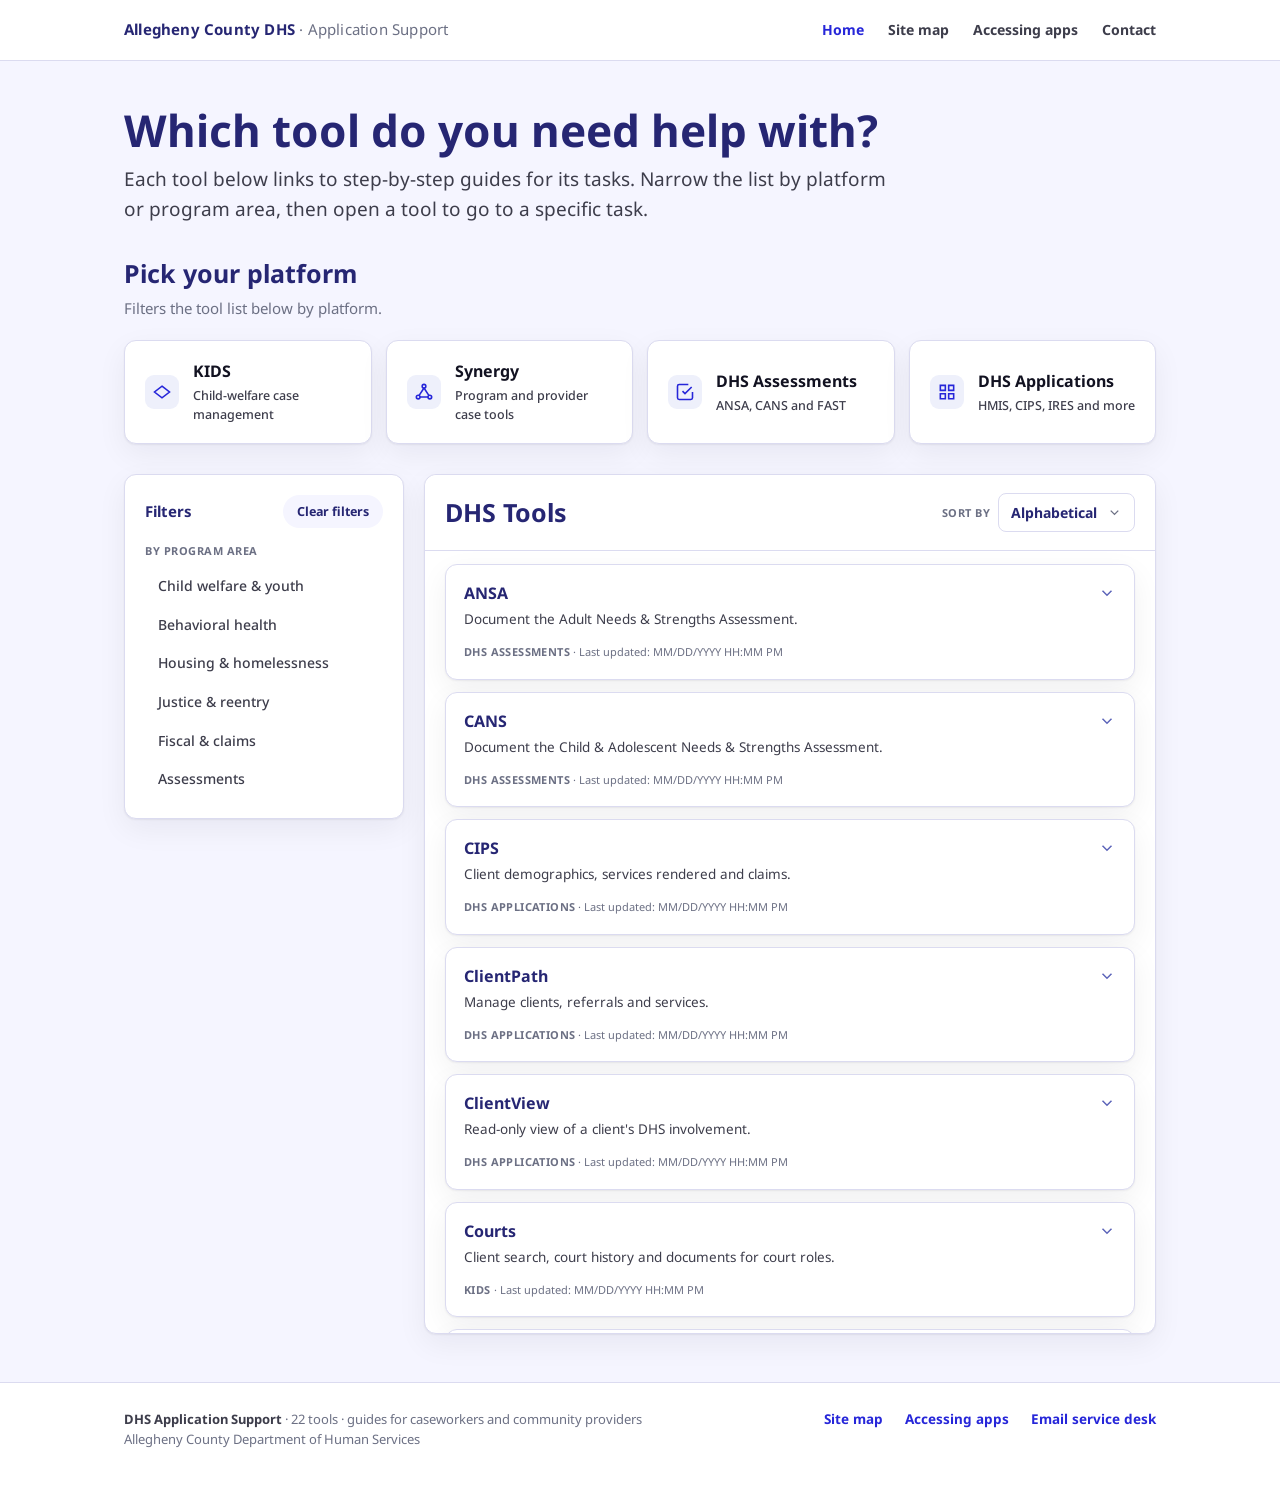
==== commit c054a8fb: "Rework MH Residential guides and tighten copy across the hub Referral page: replace the accordion li" ====
--- a/index.html
+++ b/index.html
@@ -1,7 +1,7 @@
 <!DOCTYPE html>
 <html lang="en"><head>
 <meta charset="UTF-8"><meta name="viewport" content="width=device-width, initial-scale=1.0">
-<title>DHS Application Support — Get help with a tool</title>
+<title>DHS Application Support</title>
 <link rel="stylesheet" href="acdhs.css">
 <style>
   html{scroll-behavior:smooth;}
@@ -94,7 +94,6 @@
   .tfam{font-size:11px;font-weight:700;letter-spacing:.4px;text-transform:uppercase;color:var(--stone);}
   .tupdated{font-size:11px;font-weight:400;letter-spacing:0;text-transform:none;color:var(--stone);}
   .tright{display:flex;align-items:center;gap:10px;flex:none;}
-  .tcount{background:var(--smoke);border:1px solid var(--ash);border-radius:7px;padding:3px 9px;font-weight:700;color:var(--stone);font-size:13px;}
   .chev{width:18px;height:18px;stroke:var(--light-blue);transition:transform .2s;margin-top:3px;}
   details.tool[open] .chev{transform:rotate(180deg);}
   .topen{padding:2px 18px 18px;border-top:1px solid var(--smoke);}
@@ -123,14 +122,13 @@
 <body>
 <div class="topbar"><div class="wrap">
   <div class="brand">Allegheny County DHS <span>· Application Support</span></div>
-  <nav class="nav"><a href="#" class="active">Get help</a><a href="dhs-sitemap.html">Site map</a><a href="#">Accessing apps</a><a href="#">Contact</a></nav>
+  <nav class="nav"><a href="index.html" class="active">Home</a><a href="dhs-sitemap.html">Site map</a><a href="#">Accessing apps</a><a href="#">Contact</a></nav>
 </div></div>
 
 <main class="wrap">
   <section class="hero">
-    <p class="eyebrow">DHS Application Support</p>
     <h1>Which tool do you need help with?</h1>
-    <p class="lede">Each tool below opens to step-by-step guides for its tasks. Narrow the list by platform or by program area, then open a tool to jump straight to the task you need.</p>
+    <p class="lede">Each tool below links to step-by-step guides for its tasks. Narrow the list by platform or program area, then open a tool to go to a specific task.</p>
   </section>
 
   <section class="block">
@@ -195,200 +193,200 @@
         </div><details class="tool" data-family="DHS Assessments" data-progs="Behavioral health|Assessments" data-updated-bucket="This week">
           <summary class="thead">
             <span class="tmain"><span class="tname">ANSA</span><span class="tdesc">Document the Adult Needs &amp; Strengths Assessment.</span><span class="tfam">DHS Assessments</span></span>
-            <span class="tright"><span class="tcount">8</span><svg class="chev" viewBox="0 0 24 24" fill="none" stroke-width="2"><path d="m6 9 6 6 6-6"/></svg></span>
+            <span class="tright"><svg class="chev" viewBox="0 0 24 24" fill="none" stroke-width="2"><path d="m6 9 6 6 6-6"/></svg></span>
           </summary>
           <div class="topen">
             <a class="btn primary" href="ansa-landing.html">Open ANSA guides →</a>
-            <div class="jump"><span class="jlab">Jump to a task on the ANSA page</span><div class="jlinks"><a href="ansa-landing.html#get-started">Get started</a><a href="ansa-landing.html#find-register">Find &amp; register a client</a><a href="ansa-landing.html#document-assessment">Document an assessment</a><a href="ansa-landing.html#reports">Reports &amp; history</a></div></div>
+            <div class="jump"><span class="jlab">Jump to a task</span><div class="jlinks"><a href="ansa-landing.html#get-started">Get started</a><a href="ansa-landing.html#find-register">Find &amp; register a client</a><a href="ansa-landing.html#document-assessment">Document an assessment</a><a href="ansa-landing.html#reports">Reports &amp; history</a></div></div>
           </div>
         </details><details class="tool" data-family="DHS Assessments" data-progs="Behavioral health|Assessments" data-updated-bucket="This week">
           <summary class="thead">
             <span class="tmain"><span class="tname">CANS</span><span class="tdesc">Document the Child &amp; Adolescent Needs &amp; Strengths Assessment.</span><span class="tfam">DHS Assessments</span></span>
-            <span class="tright"><span class="tcount">25</span><svg class="chev" viewBox="0 0 24 24" fill="none" stroke-width="2"><path d="m6 9 6 6 6-6"/></svg></span>
+            <span class="tright"><svg class="chev" viewBox="0 0 24 24" fill="none" stroke-width="2"><path d="m6 9 6 6 6-6"/></svg></span>
           </summary>
           <div class="topen">
             <a class="btn primary" href="https://dhsapplicationsupport.alleghenycounty.us/application/cans/">Open CANS guides →</a>
-            <div class="jump"><span class="jlab">Jump to a task on the CANS page</span><div class="jlinks"><a href="https://dhsapplicationsupport.alleghenycounty.us/application/cans/">Getting access &amp; signing in</a><a href="https://dhsapplicationsupport.alleghenycounty.us/application/cans/">Document an assessment</a><a href="https://dhsapplicationsupport.alleghenycounty.us/application/cans/">Referrals &amp; placement</a><a href="https://dhsapplicationsupport.alleghenycounty.us/application/cans/">Supervisor &amp; approvals</a><a href="https://dhsapplicationsupport.alleghenycounty.us/application/cans/">Reports &amp; history</a><a href="https://dhsapplicationsupport.alleghenycounty.us/application/cans/">Find &amp; register a client</a></div></div>
+            <div class="jump"><span class="jlab">Jump to a task</span><div class="jlinks"><a href="https://dhsapplicationsupport.alleghenycounty.us/application/cans/">Getting access &amp; signing in</a><a href="https://dhsapplicationsupport.alleghenycounty.us/application/cans/">Document an assessment</a><a href="https://dhsapplicationsupport.alleghenycounty.us/application/cans/">Referrals &amp; placement</a><a href="https://dhsapplicationsupport.alleghenycounty.us/application/cans/">Supervisor &amp; approvals</a><a href="https://dhsapplicationsupport.alleghenycounty.us/application/cans/">Reports &amp; history</a><a href="https://dhsapplicationsupport.alleghenycounty.us/application/cans/">Find &amp; register a client</a></div></div>
           </div>
         </details><details class="tool" data-family="DHS Applications" data-progs="Fiscal &amp; claims" data-updated-bucket="This month">
           <summary class="thead">
             <span class="tmain"><span class="tname">CIPS</span><span class="tdesc">Client demographics, services rendered and claims.</span><span class="tfam">DHS Applications</span></span>
-            <span class="tright"><span class="tcount">18</span><svg class="chev" viewBox="0 0 24 24" fill="none" stroke-width="2"><path d="m6 9 6 6 6-6"/></svg></span>
+            <span class="tright"><svg class="chev" viewBox="0 0 24 24" fill="none" stroke-width="2"><path d="m6 9 6 6 6-6"/></svg></span>
           </summary>
           <div class="topen">
             <a class="btn primary" href="https://dhsapplicationsupport.alleghenycounty.us/application/cips/">Open CIPS guides →</a>
-            <div class="jump"><span class="jlab">Jump to a task on the CIPS page</span><div class="jlinks"><a href="https://dhsapplicationsupport.alleghenycounty.us/application/cips/">Case &amp; service documentation</a><a href="https://dhsapplicationsupport.alleghenycounty.us/application/cips/">Fiscal, claims &amp; invoicing</a><a href="https://dhsapplicationsupport.alleghenycounty.us/application/cips/">Find &amp; register a client</a><a href="https://dhsapplicationsupport.alleghenycounty.us/application/cips/">Document an assessment</a></div></div>
+            <div class="jump"><span class="jlab">Jump to a task</span><div class="jlinks"><a href="https://dhsapplicationsupport.alleghenycounty.us/application/cips/">Case &amp; service documentation</a><a href="https://dhsapplicationsupport.alleghenycounty.us/application/cips/">Fiscal, claims &amp; invoicing</a><a href="https://dhsapplicationsupport.alleghenycounty.us/application/cips/">Find &amp; register a client</a><a href="https://dhsapplicationsupport.alleghenycounty.us/application/cips/">Document an assessment</a></div></div>
           </div>
         </details><details class="tool" data-family="DHS Applications" data-progs="" data-updated-bucket="This year">
           <summary class="thead">
             <span class="tmain"><span class="tname">ClientPath</span><span class="tdesc">Manage clients, referrals and services.</span><span class="tfam">DHS Applications</span></span>
-            <span class="tright"><span class="tcount">3</span><svg class="chev" viewBox="0 0 24 24" fill="none" stroke-width="2"><path d="m6 9 6 6 6-6"/></svg></span>
+            <span class="tright"><svg class="chev" viewBox="0 0 24 24" fill="none" stroke-width="2"><path d="m6 9 6 6 6-6"/></svg></span>
           </summary>
           <div class="topen">
             <a class="btn primary" href="https://dhsapplicationsupport.alleghenycounty.us/application/clientpath/">Open ClientPath guides →</a>
-            <div class="jump"><span class="jlab">Jump to a task on the ClientPath page</span><div class="jlinks"><a href="https://dhsapplicationsupport.alleghenycounty.us/application/clientpath/">Case &amp; service documentation</a><a href="https://dhsapplicationsupport.alleghenycounty.us/application/clientpath/">Referrals &amp; placement</a></div></div>
+            <div class="jump"><span class="jlab">Jump to a task</span><div class="jlinks"><a href="https://dhsapplicationsupport.alleghenycounty.us/application/clientpath/">Case &amp; service documentation</a><a href="https://dhsapplicationsupport.alleghenycounty.us/application/clientpath/">Referrals &amp; placement</a></div></div>
           </div>
         </details><details class="tool" data-family="DHS Applications" data-progs="" data-updated-bucket="More than a year ago">
           <summary class="thead">
             <span class="tmain"><span class="tname">ClientView</span><span class="tdesc">Read-only view of a client&#x27;s DHS involvement.</span><span class="tfam">DHS Applications</span></span>
-            <span class="tright"><span class="tcount">3</span><svg class="chev" viewBox="0 0 24 24" fill="none" stroke-width="2"><path d="m6 9 6 6 6-6"/></svg></span>
+            <span class="tright"><svg class="chev" viewBox="0 0 24 24" fill="none" stroke-width="2"><path d="m6 9 6 6 6-6"/></svg></span>
           </summary>
           <div class="topen">
             <a class="btn primary" href="https://dhsapplicationsupport.alleghenycounty.us/application/clientview/">Open ClientView guides →</a>
-            <div class="jump"><span class="jlab">Jump to a task on the ClientView page</span><div class="jlinks"><a href="https://dhsapplicationsupport.alleghenycounty.us/application/clientview/">Reference, FAQs &amp; training</a></div></div>
+            <div class="jump"><span class="jlab">Jump to a task</span><div class="jlinks"><a href="https://dhsapplicationsupport.alleghenycounty.us/application/clientview/">Reference, FAQs &amp; training</a></div></div>
           </div>
         </details><details class="tool" data-family="KIDS" data-progs="Child welfare &amp; youth" data-updated-bucket="This month">
           <summary class="thead">
             <span class="tmain"><span class="tname">Courts</span><span class="tdesc">Client search, court history and documents for court roles.</span><span class="tfam">KIDS</span></span>
-            <span class="tright"><span class="tcount">16</span><svg class="chev" viewBox="0 0 24 24" fill="none" stroke-width="2"><path d="m6 9 6 6 6-6"/></svg></span>
+            <span class="tright"><svg class="chev" viewBox="0 0 24 24" fill="none" stroke-width="2"><path d="m6 9 6 6 6-6"/></svg></span>
           </summary>
           <div class="topen">
             <a class="btn primary" href="https://dhsapplicationsupport.alleghenycounty.us/application/courts/">Open Courts guides →</a>
-            <div class="jump"><span class="jlab">Jump to a task on the Courts page</span><div class="jlinks"><a href="https://dhsapplicationsupport.alleghenycounty.us/application/courts/">Case &amp; service documentation</a><a href="https://dhsapplicationsupport.alleghenycounty.us/application/courts/">Find &amp; register a client</a><a href="https://dhsapplicationsupport.alleghenycounty.us/application/courts/">Reports &amp; history</a></div></div>
+            <div class="jump"><span class="jlab">Jump to a task</span><div class="jlinks"><a href="https://dhsapplicationsupport.alleghenycounty.us/application/courts/">Case &amp; service documentation</a><a href="https://dhsapplicationsupport.alleghenycounty.us/application/courts/">Find &amp; register a client</a><a href="https://dhsapplicationsupport.alleghenycounty.us/application/courts/">Reports &amp; history</a></div></div>
           </div>
         </details><details class="tool" data-family="Synergy" data-progs="" data-updated-bucket="This year">
           <summary class="thead">
             <span class="tmain"><span class="tname">DHS Self-Sufficiency</span><span class="tdesc">Case and referral documentation for the Self-Sufficiency Program.</span><span class="tfam">Synergy</span></span>
-            <span class="tright"><span class="tcount">29</span><svg class="chev" viewBox="0 0 24 24" fill="none" stroke-width="2"><path d="m6 9 6 6 6-6"/></svg></span>
+            <span class="tright"><svg class="chev" viewBox="0 0 24 24" fill="none" stroke-width="2"><path d="m6 9 6 6 6-6"/></svg></span>
           </summary>
           <div class="topen">
             <a class="btn primary" href="https://dhsapplicationsupport.alleghenycounty.us/application/dhs-self-sufficiency/">Open DHS Self-Sufficiency guides →</a>
-            <div class="jump"><span class="jlab">Jump to a task on the DHS Self-Sufficiency page</span><div class="jlinks"><a href="https://dhsapplicationsupport.alleghenycounty.us/application/dhs-self-sufficiency/">Case &amp; service documentation</a><a href="https://dhsapplicationsupport.alleghenycounty.us/application/dhs-self-sufficiency/">Reference, FAQs &amp; training</a><a href="https://dhsapplicationsupport.alleghenycounty.us/application/dhs-self-sufficiency/">Enrollment &amp; households</a><a href="https://dhsapplicationsupport.alleghenycounty.us/application/dhs-self-sufficiency/">Document an assessment</a><a href="https://dhsapplicationsupport.alleghenycounty.us/application/dhs-self-sufficiency/">Referrals &amp; placement</a><a href="https://dhsapplicationsupport.alleghenycounty.us/application/dhs-self-sufficiency/">Supervisor &amp; approvals</a></div></div>
+            <div class="jump"><span class="jlab">Jump to a task</span><div class="jlinks"><a href="https://dhsapplicationsupport.alleghenycounty.us/application/dhs-self-sufficiency/">Case &amp; service documentation</a><a href="https://dhsapplicationsupport.alleghenycounty.us/application/dhs-self-sufficiency/">Reference, FAQs &amp; training</a><a href="https://dhsapplicationsupport.alleghenycounty.us/application/dhs-self-sufficiency/">Enrollment &amp; households</a><a href="https://dhsapplicationsupport.alleghenycounty.us/application/dhs-self-sufficiency/">Document an assessment</a><a href="https://dhsapplicationsupport.alleghenycounty.us/application/dhs-self-sufficiency/">Referrals &amp; placement</a><a href="https://dhsapplicationsupport.alleghenycounty.us/application/dhs-self-sufficiency/">Supervisor &amp; approvals</a></div></div>
           </div>
         </details><details class="tool" data-family="Synergy" data-progs="Behavioral health" data-updated-bucket="This year">
           <summary class="thead">
             <span class="tmain"><span class="tname">Dragonfly</span><span class="tdesc">Consumer info, referrals and technical-assistance tracking.</span><span class="tfam">Synergy</span></span>
-            <span class="tright"><span class="tcount">16</span><svg class="chev" viewBox="0 0 24 24" fill="none" stroke-width="2"><path d="m6 9 6 6 6-6"/></svg></span>
+            <span class="tright"><svg class="chev" viewBox="0 0 24 24" fill="none" stroke-width="2"><path d="m6 9 6 6 6-6"/></svg></span>
           </summary>
           <div class="topen">
             <a class="btn primary" href="https://dhsapplicationsupport.alleghenycounty.us/application/dragonfly/">Open Dragonfly guides →</a>
-            <div class="jump"><span class="jlab">Jump to a task on the Dragonfly page</span><div class="jlinks"><a href="https://dhsapplicationsupport.alleghenycounty.us/application/dragonfly/">Case &amp; service documentation</a><a href="https://dhsapplicationsupport.alleghenycounty.us/application/dragonfly/">Referrals &amp; placement</a><a href="https://dhsapplicationsupport.alleghenycounty.us/application/dragonfly/">Plans &amp; meetings</a></div></div>
+            <div class="jump"><span class="jlab">Jump to a task</span><div class="jlinks"><a href="https://dhsapplicationsupport.alleghenycounty.us/application/dragonfly/">Case &amp; service documentation</a><a href="https://dhsapplicationsupport.alleghenycounty.us/application/dragonfly/">Referrals &amp; placement</a><a href="https://dhsapplicationsupport.alleghenycounty.us/application/dragonfly/">Plans &amp; meetings</a></div></div>
           </div>
         </details><details class="tool" data-family="Synergy" data-progs="Child welfare &amp; youth" data-updated-bucket="This year">
           <summary class="thead">
             <span class="tmain"><span class="tname">Family Support Centers</span><span class="tdesc">Case, group-event and assessment documentation.</span><span class="tfam">Synergy</span></span>
-            <span class="tright"><span class="tcount">25</span><svg class="chev" viewBox="0 0 24 24" fill="none" stroke-width="2"><path d="m6 9 6 6 6-6"/></svg></span>
+            <span class="tright"><svg class="chev" viewBox="0 0 24 24" fill="none" stroke-width="2"><path d="m6 9 6 6 6-6"/></svg></span>
           </summary>
           <div class="topen">
             <a class="btn primary" href="https://dhsapplicationsupport.alleghenycounty.us/application/family-support-centers/">Open Family Support Centers guides →</a>
-            <div class="jump"><span class="jlab">Jump to a task on the Family Support Centers page</span><div class="jlinks"><a href="https://dhsapplicationsupport.alleghenycounty.us/application/family-support-centers/">Case &amp; service documentation</a><a href="https://dhsapplicationsupport.alleghenycounty.us/application/family-support-centers/">Plans &amp; meetings</a><a href="https://dhsapplicationsupport.alleghenycounty.us/application/family-support-centers/">Enrollment &amp; households</a><a href="https://dhsapplicationsupport.alleghenycounty.us/application/family-support-centers/">Document an assessment</a><a href="https://dhsapplicationsupport.alleghenycounty.us/application/family-support-centers/">Supervisor &amp; approvals</a><a href="https://dhsapplicationsupport.alleghenycounty.us/application/family-support-centers/">Reports &amp; history</a></div></div>
+            <div class="jump"><span class="jlab">Jump to a task</span><div class="jlinks"><a href="https://dhsapplicationsupport.alleghenycounty.us/application/family-support-centers/">Case &amp; service documentation</a><a href="https://dhsapplicationsupport.alleghenycounty.us/application/family-support-centers/">Plans &amp; meetings</a><a href="https://dhsapplicationsupport.alleghenycounty.us/application/family-support-centers/">Enrollment &amp; households</a><a href="https://dhsapplicationsupport.alleghenycounty.us/application/family-support-centers/">Document an assessment</a><a href="https://dhsapplicationsupport.alleghenycounty.us/application/family-support-centers/">Supervisor &amp; approvals</a><a href="https://dhsapplicationsupport.alleghenycounty.us/application/family-support-centers/">Reports &amp; history</a></div></div>
           </div>
         </details><details class="tool" data-family="DHS Assessments" data-progs="Assessments" data-updated-bucket="More than a year ago">
           <summary class="thead">
             <span class="tmain"><span class="tname">FAST</span><span class="tdesc">View and report on Family Advocacy &amp; Support Tool assessments.</span><span class="tfam">DHS Assessments</span></span>
-            <span class="tright"><span class="tcount">4</span><svg class="chev" viewBox="0 0 24 24" fill="none" stroke-width="2"><path d="m6 9 6 6 6-6"/></svg></span>
+            <span class="tright"><svg class="chev" viewBox="0 0 24 24" fill="none" stroke-width="2"><path d="m6 9 6 6 6-6"/></svg></span>
           </summary>
           <div class="topen">
             <a class="btn primary" href="https://dhsapplicationsupport.alleghenycounty.us/application/fast/">Open FAST guides →</a>
-            <div class="jump"><span class="jlab">Jump to a task on the FAST page</span><div class="jlinks"><a href="https://dhsapplicationsupport.alleghenycounty.us/application/fast/">Getting access &amp; signing in</a><a href="https://dhsapplicationsupport.alleghenycounty.us/application/fast/">Document an assessment</a><a href="https://dhsapplicationsupport.alleghenycounty.us/application/fast/">Reports &amp; history</a></div></div>
+            <div class="jump"><span class="jlab">Jump to a task</span><div class="jlinks"><a href="https://dhsapplicationsupport.alleghenycounty.us/application/fast/">Getting access &amp; signing in</a><a href="https://dhsapplicationsupport.alleghenycounty.us/application/fast/">Document an assessment</a><a href="https://dhsapplicationsupport.alleghenycounty.us/application/fast/">Reports &amp; history</a></div></div>
           </div>
         </details><details class="tool" data-family="DHS Applications" data-progs="Housing &amp; homelessness" data-updated-bucket="This week">
           <summary class="thead">
             <span class="tmain"><span class="tname">HMIS</span><span class="tdesc">Housing enrollments, referrals, units and reporting.</span><span class="tfam">DHS Applications</span></span>
-            <span class="tright"><span class="tcount">21</span><svg class="chev" viewBox="0 0 24 24" fill="none" stroke-width="2"><path d="m6 9 6 6 6-6"/></svg></span>
+            <span class="tright"><svg class="chev" viewBox="0 0 24 24" fill="none" stroke-width="2"><path d="m6 9 6 6 6-6"/></svg></span>
           </summary>
           <div class="topen">
             <a class="btn primary" href="https://dhsapplicationsupport.alleghenycounty.us/application/hmis/">Open HMIS guides →</a>
-            <div class="jump"><span class="jlab">Jump to a task on the HMIS page</span><div class="jlinks"><a href="https://dhsapplicationsupport.alleghenycounty.us/application/hmis/">Referrals &amp; placement</a><a href="https://dhsapplicationsupport.alleghenycounty.us/application/hmis/">Document an assessment</a><a href="https://dhsapplicationsupport.alleghenycounty.us/application/hmis/">Enrollment &amp; households</a><a href="https://dhsapplicationsupport.alleghenycounty.us/application/hmis/">Case &amp; service documentation</a><a href="https://dhsapplicationsupport.alleghenycounty.us/application/hmis/">Reference, FAQs &amp; training</a><a href="https://dhsapplicationsupport.alleghenycounty.us/application/hmis/">Fiscal, claims &amp; invoicing</a></div></div>
+            <div class="jump"><span class="jlab">Jump to a task</span><div class="jlinks"><a href="https://dhsapplicationsupport.alleghenycounty.us/application/hmis/">Referrals &amp; placement</a><a href="https://dhsapplicationsupport.alleghenycounty.us/application/hmis/">Document an assessment</a><a href="https://dhsapplicationsupport.alleghenycounty.us/application/hmis/">Enrollment &amp; households</a><a href="https://dhsapplicationsupport.alleghenycounty.us/application/hmis/">Case &amp; service documentation</a><a href="https://dhsapplicationsupport.alleghenycounty.us/application/hmis/">Reference, FAQs &amp; training</a><a href="https://dhsapplicationsupport.alleghenycounty.us/application/hmis/">Fiscal, claims &amp; invoicing</a></div></div>
           </div>
         </details><details class="tool" data-family="Synergy" data-progs="Child welfare &amp; youth" data-updated-bucket="This year">
           <summary class="thead">
             <span class="tmain"><span class="tname">Independent Living</span><span class="tdesc">Youth transition plans, contacts and IL stipends.</span><span class="tfam">Synergy</span></span>
-            <span class="tright"><span class="tcount">26</span><svg class="chev" viewBox="0 0 24 24" fill="none" stroke-width="2"><path d="m6 9 6 6 6-6"/></svg></span>
+            <span class="tright"><svg class="chev" viewBox="0 0 24 24" fill="none" stroke-width="2"><path d="m6 9 6 6 6-6"/></svg></span>
           </summary>
           <div class="topen">
             <a class="btn primary" href="https://dhsapplicationsupport.alleghenycounty.us/application/independent-living/">Open Independent Living guides →</a>
-            <div class="jump"><span class="jlab">Jump to a task on the Independent Living page</span><div class="jlinks"><a href="https://dhsapplicationsupport.alleghenycounty.us/application/independent-living/">Case &amp; service documentation</a><a href="https://dhsapplicationsupport.alleghenycounty.us/application/independent-living/">Plans &amp; meetings</a><a href="https://dhsapplicationsupport.alleghenycounty.us/application/independent-living/">Reports &amp; history</a><a href="https://dhsapplicationsupport.alleghenycounty.us/application/independent-living/">Referrals &amp; placement</a><a href="https://dhsapplicationsupport.alleghenycounty.us/application/independent-living/">Admin &amp; configuration</a><a href="https://dhsapplicationsupport.alleghenycounty.us/application/independent-living/">Supervisor &amp; approvals</a></div></div>
+            <div class="jump"><span class="jlab">Jump to a task</span><div class="jlinks"><a href="https://dhsapplicationsupport.alleghenycounty.us/application/independent-living/">Case &amp; service documentation</a><a href="https://dhsapplicationsupport.alleghenycounty.us/application/independent-living/">Plans &amp; meetings</a><a href="https://dhsapplicationsupport.alleghenycounty.us/application/independent-living/">Reports &amp; history</a><a href="https://dhsapplicationsupport.alleghenycounty.us/application/independent-living/">Referrals &amp; placement</a><a href="https://dhsapplicationsupport.alleghenycounty.us/application/independent-living/">Admin &amp; configuration</a><a href="https://dhsapplicationsupport.alleghenycounty.us/application/independent-living/">Supervisor &amp; approvals</a></div></div>
           </div>
         </details><details class="tool" data-family="DHS Applications" data-progs="" data-updated-bucket="More than a year ago">
           <summary class="thead">
             <span class="tmain"><span class="tname">Integrated Monitoring Tool</span><span class="tdesc">Provider monitoring overview.</span><span class="tfam">DHS Applications</span></span>
-            <span class="tright"><span class="tcount">1</span><svg class="chev" viewBox="0 0 24 24" fill="none" stroke-width="2"><path d="m6 9 6 6 6-6"/></svg></span>
+            <span class="tright"><svg class="chev" viewBox="0 0 24 24" fill="none" stroke-width="2"><path d="m6 9 6 6 6-6"/></svg></span>
           </summary>
           <div class="topen">
             <a class="btn primary" href="https://dhsapplicationsupport.alleghenycounty.us/application/integrated-monitoring-tool/">Open Integrated Monitoring Tool guides →</a>
-            <div class="jump"><span class="jlab">Jump to a task on the Integrated Monitoring Tool page</span><div class="jlinks"><a href="https://dhsapplicationsupport.alleghenycounty.us/application/integrated-monitoring-tool/">Reference, FAQs &amp; training</a></div></div>
+            <div class="jump"><span class="jlab">Jump to a task</span><div class="jlinks"><a href="https://dhsapplicationsupport.alleghenycounty.us/application/integrated-monitoring-tool/">Reference, FAQs &amp; training</a></div></div>
           </div>
         </details><details class="tool" data-family="Synergy" data-progs="Child welfare &amp; youth" data-updated-bucket="This year">
           <summary class="thead">
             <span class="tmain"><span class="tname">Integration and Teaming Meeting</span><span class="tdesc">Teaming meetings, placement history and referrals.</span><span class="tfam">Synergy</span></span>
-            <span class="tright"><span class="tcount">12</span><svg class="chev" viewBox="0 0 24 24" fill="none" stroke-width="2"><path d="m6 9 6 6 6-6"/></svg></span>
+            <span class="tright"><svg class="chev" viewBox="0 0 24 24" fill="none" stroke-width="2"><path d="m6 9 6 6 6-6"/></svg></span>
           </summary>
           <div class="topen">
             <a class="btn primary" href="https://dhsapplicationsupport.alleghenycounty.us/application/integration-and-teaming-meeting/">Open Integration and Teaming Meeting guides →</a>
-            <div class="jump"><span class="jlab">Jump to a task on the Integration and Teaming Meeting page</span><div class="jlinks"><a href="https://dhsapplicationsupport.alleghenycounty.us/application/integration-and-teaming-meeting/">Case &amp; service documentation</a><a href="https://dhsapplicationsupport.alleghenycounty.us/application/integration-and-teaming-meeting/">Reports &amp; history</a><a href="https://dhsapplicationsupport.alleghenycounty.us/application/integration-and-teaming-meeting/">Plans &amp; meetings</a><a href="https://dhsapplicationsupport.alleghenycounty.us/application/integration-and-teaming-meeting/">Referrals &amp; placement</a><a href="https://dhsapplicationsupport.alleghenycounty.us/application/integration-and-teaming-meeting/">Document an assessment</a><a href="https://dhsapplicationsupport.alleghenycounty.us/application/integration-and-teaming-meeting/">Admin &amp; configuration</a></div></div>
+            <div class="jump"><span class="jlab">Jump to a task</span><div class="jlinks"><a href="https://dhsapplicationsupport.alleghenycounty.us/application/integration-and-teaming-meeting/">Case &amp; service documentation</a><a href="https://dhsapplicationsupport.alleghenycounty.us/application/integration-and-teaming-meeting/">Reports &amp; history</a><a href="https://dhsapplicationsupport.alleghenycounty.us/application/integration-and-teaming-meeting/">Plans &amp; meetings</a><a href="https://dhsapplicationsupport.alleghenycounty.us/application/integration-and-teaming-meeting/">Referrals &amp; placement</a><a href="https://dhsapplicationsupport.alleghenycounty.us/application/integration-and-teaming-meeting/">Document an assessment</a><a href="https://dhsapplicationsupport.alleghenycounty.us/application/integration-and-teaming-meeting/">Admin &amp; configuration</a></div></div>
           </div>
         </details><details class="tool" data-family="DHS Applications" data-progs="Behavioral health" data-updated-bucket="This month">
           <summary class="thead">
             <span class="tmain"><span class="tname">IRES</span><span class="tdesc">Search, create and transfer 302 petitions.</span><span class="tfam">DHS Applications</span></span>
-            <span class="tright"><span class="tcount">3</span><svg class="chev" viewBox="0 0 24 24" fill="none" stroke-width="2"><path d="m6 9 6 6 6-6"/></svg></span>
+            <span class="tright"><svg class="chev" viewBox="0 0 24 24" fill="none" stroke-width="2"><path d="m6 9 6 6 6-6"/></svg></span>
           </summary>
           <div class="topen">
             <a class="btn primary" href="https://dhsapplicationsupport.alleghenycounty.us/application/ires/">Open IRES guides →</a>
-            <div class="jump"><span class="jlab">Jump to a task on the IRES page</span><div class="jlinks"><a href="https://dhsapplicationsupport.alleghenycounty.us/application/ires/">302 petitions</a></div></div>
+            <div class="jump"><span class="jlab">Jump to a task</span><div class="jlinks"><a href="https://dhsapplicationsupport.alleghenycounty.us/application/ires/">302 petitions</a></div></div>
           </div>
         </details><details class="tool" data-family="DHS Applications" data-progs="Justice &amp; reentry" data-updated-bucket="This month">
           <summary class="thead">
             <span class="tmain"><span class="tname">Jail Collaborative</span><span class="tdesc">Reentry intake, program outcomes and reporting.</span><span class="tfam">DHS Applications</span></span>
-            <span class="tright"><span class="tcount">33</span><svg class="chev" viewBox="0 0 24 24" fill="none" stroke-width="2"><path d="m6 9 6 6 6-6"/></svg></span>
+            <span class="tright"><svg class="chev" viewBox="0 0 24 24" fill="none" stroke-width="2"><path d="m6 9 6 6 6-6"/></svg></span>
           </summary>
           <div class="topen">
             <a class="btn primary" href="https://dhsapplicationsupport.alleghenycounty.us/application/jail-collaborative/">Open Jail Collaborative guides →</a>
-            <div class="jump"><span class="jlab">Jump to a task on the Jail Collaborative page</span><div class="jlinks"><a href="https://dhsapplicationsupport.alleghenycounty.us/application/jail-collaborative/">Case &amp; service documentation</a><a href="https://dhsapplicationsupport.alleghenycounty.us/application/jail-collaborative/">Reference, FAQs &amp; training</a><a href="https://dhsapplicationsupport.alleghenycounty.us/application/jail-collaborative/">Reports &amp; history</a><a href="https://dhsapplicationsupport.alleghenycounty.us/application/jail-collaborative/">Program outcomes</a><a href="https://dhsapplicationsupport.alleghenycounty.us/application/jail-collaborative/">Enrollment &amp; households</a></div></div>
+            <div class="jump"><span class="jlab">Jump to a task</span><div class="jlinks"><a href="https://dhsapplicationsupport.alleghenycounty.us/application/jail-collaborative/">Case &amp; service documentation</a><a href="https://dhsapplicationsupport.alleghenycounty.us/application/jail-collaborative/">Reference, FAQs &amp; training</a><a href="https://dhsapplicationsupport.alleghenycounty.us/application/jail-collaborative/">Reports &amp; history</a><a href="https://dhsapplicationsupport.alleghenycounty.us/application/jail-collaborative/">Program outcomes</a><a href="https://dhsapplicationsupport.alleghenycounty.us/application/jail-collaborative/">Enrollment &amp; households</a></div></div>
           </div>
         </details><details class="tool" data-family="KIDS" data-progs="Child welfare &amp; youth" data-updated-bucket="This week">
           <summary class="thead">
             <span class="tmain"><span class="tname">KIDS Provider</span><span class="tdesc">Placement, services, fiscal and client health for child-welfare providers.</span><span class="tfam">KIDS</span></span>
-            <span class="tright"><span class="tcount">57</span><svg class="chev" viewBox="0 0 24 24" fill="none" stroke-width="2"><path d="m6 9 6 6 6-6"/></svg></span>
+            <span class="tright"><svg class="chev" viewBox="0 0 24 24" fill="none" stroke-width="2"><path d="m6 9 6 6 6-6"/></svg></span>
           </summary>
           <div class="topen">
             <a class="btn primary" href="https://dhsapplicationsupport.alleghenycounty.us/application/kids-provider/">Open KIDS Provider guides →</a>
-            <div class="jump"><span class="jlab">Jump to a task on the KIDS Provider page</span><div class="jlinks"><a href="https://dhsapplicationsupport.alleghenycounty.us/application/kids-provider/">Reference, FAQs &amp; training</a><a href="https://dhsapplicationsupport.alleghenycounty.us/application/kids-provider/">Referrals &amp; placement</a><a href="https://dhsapplicationsupport.alleghenycounty.us/application/kids-provider/">Case &amp; service documentation</a><a href="https://dhsapplicationsupport.alleghenycounty.us/application/kids-provider/">Plans &amp; meetings</a><a href="https://dhsapplicationsupport.alleghenycounty.us/application/kids-provider/">Fiscal, claims &amp; invoicing</a><a href="https://dhsapplicationsupport.alleghenycounty.us/application/kids-provider/">Supervisor &amp; approvals</a></div></div>
+            <div class="jump"><span class="jlab">Jump to a task</span><div class="jlinks"><a href="https://dhsapplicationsupport.alleghenycounty.us/application/kids-provider/">Reference, FAQs &amp; training</a><a href="https://dhsapplicationsupport.alleghenycounty.us/application/kids-provider/">Referrals &amp; placement</a><a href="https://dhsapplicationsupport.alleghenycounty.us/application/kids-provider/">Case &amp; service documentation</a><a href="https://dhsapplicationsupport.alleghenycounty.us/application/kids-provider/">Plans &amp; meetings</a><a href="https://dhsapplicationsupport.alleghenycounty.us/application/kids-provider/">Fiscal, claims &amp; invoicing</a><a href="https://dhsapplicationsupport.alleghenycounty.us/application/kids-provider/">Supervisor &amp; approvals</a></div></div>
           </div>
         </details><details class="tool" data-family="KIDS" data-progs="Child welfare &amp; youth" data-updated-bucket="More than a year ago">
           <summary class="thead">
             <span class="tmain"><span class="tname">KIDSTOO Provider</span><span class="tdesc">Family finding, diligent search and document tracking.</span><span class="tfam">KIDS</span></span>
-            <span class="tright"><span class="tcount">8</span><svg class="chev" viewBox="0 0 24 24" fill="none" stroke-width="2"><path d="m6 9 6 6 6-6"/></svg></span>
+            <span class="tright"><svg class="chev" viewBox="0 0 24 24" fill="none" stroke-width="2"><path d="m6 9 6 6 6-6"/></svg></span>
           </summary>
           <div class="topen">
             <a class="btn primary" href="https://dhsapplicationsupport.alleghenycounty.us/application/kidstoo-provider/">Open KIDSTOO Provider guides →</a>
-            <div class="jump"><span class="jlab">Jump to a task on the KIDSTOO Provider page</span><div class="jlinks"><a href="https://dhsapplicationsupport.alleghenycounty.us/application/kidstoo-provider/">Case &amp; service documentation</a></div></div>
+            <div class="jump"><span class="jlab">Jump to a task</span><div class="jlinks"><a href="https://dhsapplicationsupport.alleghenycounty.us/application/kidstoo-provider/">Case &amp; service documentation</a></div></div>
           </div>
         </details><details class="tool" data-family="Synergy" data-progs="Behavioral health|Housing &amp; homelessness" data-updated-bucket="This week">
           <summary class="thead">
             <span class="tmain"><span class="tname">MH Residential</span><span class="tdesc">Residential referrals, case records and bed management.</span><span class="tfam">Synergy</span></span>
-            <span class="tright"><span class="tcount">36</span><svg class="chev" viewBox="0 0 24 24" fill="none" stroke-width="2"><path d="m6 9 6 6 6-6"/></svg></span>
+            <span class="tright"><svg class="chev" viewBox="0 0 24 24" fill="none" stroke-width="2"><path d="m6 9 6 6 6-6"/></svg></span>
           </summary>
           <div class="topen">
             <a class="btn primary" href="mh-residential-landing.html">Open MH Residential guides →</a>
-            <div class="jump"><span class="jlab">Jump to a task on the MH Residential page</span><div class="jlinks"><a href="mh-res-make-referral.html">Create &amp; complete a referral</a><a href="mh-res-manage-case.html">Manage an active case</a><a href="mh-res-transfers-beds.html">Transfers, beds &amp; outcomes</a><a href="mh-res-find-work.html">Find your work</a><a href="mh-res-documents.html">Documents, sharing &amp; activity</a><a href="mh-res-forms.html">Forms &amp; checklists</a></div></div>
+            <div class="jump"><span class="jlab">Jump to a task</span><div class="jlinks"><a href="mh-res-make-referral.html">Create &amp; complete a referral</a><a href="mh-res-manage-case.html">Manage an active case</a><a href="mh-res-transfers-beds.html">Transfers, beds &amp; outcomes</a><a href="mh-res-find-work.html">Find your work</a><a href="mh-res-documents.html">Documents, sharing &amp; activity</a><a href="mh-res-forms.html">Forms &amp; checklists</a></div></div>
           </div>
         </details><details class="tool" data-family="DHS Applications" data-progs="Fiscal &amp; claims" data-updated-bucket="This week">
           <summary class="thead">
             <span class="tmain"><span class="tname">MPER</span><span class="tdesc">Submit program-funded claims; manage contacts and facilities.</span><span class="tfam">DHS Applications</span></span>
-            <span class="tright"><span class="tcount">7</span><svg class="chev" viewBox="0 0 24 24" fill="none" stroke-width="2"><path d="m6 9 6 6 6-6"/></svg></span>
+            <span class="tright"><svg class="chev" viewBox="0 0 24 24" fill="none" stroke-width="2"><path d="m6 9 6 6 6-6"/></svg></span>
           </summary>
           <div class="topen">
             <a class="btn primary" href="https://dhsapplicationsupport.alleghenycounty.us/application/mper/">Open MPER guides →</a>
-            <div class="jump"><span class="jlab">Jump to a task on the MPER page</span><div class="jlinks"><a href="https://dhsapplicationsupport.alleghenycounty.us/application/mper/">Fiscal, claims &amp; invoicing</a><a href="https://dhsapplicationsupport.alleghenycounty.us/application/mper/">Case &amp; service documentation</a></div></div>
+            <div class="jump"><span class="jlab">Jump to a task</span><div class="jlinks"><a href="https://dhsapplicationsupport.alleghenycounty.us/application/mper/">Fiscal, claims &amp; invoicing</a><a href="https://dhsapplicationsupport.alleghenycounty.us/application/mper/">Case &amp; service documentation</a></div></div>
           </div>
         </details><details class="tool" data-family="DHS Applications" data-progs="Behavioral health" data-updated-bucket="This month">
           <summary class="thead">
             <span class="tmain"><span class="tname">OBH Critical Incident Reporting</span><span class="tdesc">Report critical incidents within 24 hours.</span><span class="tfam">DHS Applications</span></span>
-            <span class="tright"><span class="tcount">5</span><svg class="chev" viewBox="0 0 24 24" fill="none" stroke-width="2"><path d="m6 9 6 6 6-6"/></svg></span>
+            <span class="tright"><svg class="chev" viewBox="0 0 24 24" fill="none" stroke-width="2"><path d="m6 9 6 6 6-6"/></svg></span>
           </summary>
           <div class="topen">
             <a class="btn primary" href="https://dhsapplicationsupport.alleghenycounty.us/application/behavioral-health-critical-incident/">Open OBH Critical Incident Reporting guides →</a>
-            <div class="jump"><span class="jlab">Jump to a task on the OBH Critical Incident Reporting page</span><div class="jlinks"><a href="https://dhsapplicationsupport.alleghenycounty.us/application/behavioral-health-critical-incident/">Reports &amp; history</a><a href="https://dhsapplicationsupport.alleghenycounty.us/application/behavioral-health-critical-incident/">Reference, FAQs &amp; training</a></div></div>
+            <div class="jump"><span class="jlab">Jump to a task</span><div class="jlinks"><a href="https://dhsapplicationsupport.alleghenycounty.us/application/behavioral-health-critical-incident/">Reports &amp; history</a><a href="https://dhsapplicationsupport.alleghenycounty.us/application/behavioral-health-critical-incident/">Reference, FAQs &amp; training</a></div></div>
           </div>
         </details><details class="tool" data-family="Synergy" data-progs="Child welfare &amp; youth" data-updated-bucket="This year">
           <summary class="thead">
             <span class="tmain"><span class="tname">Youth Support Partners</span><span class="tdesc">Case plans, contacts and tracking for youth support.</span><span class="tfam">Synergy</span></span>
-            <span class="tright"><span class="tcount">17</span><svg class="chev" viewBox="0 0 24 24" fill="none" stroke-width="2"><path d="m6 9 6 6 6-6"/></svg></span>
+            <span class="tright"><svg class="chev" viewBox="0 0 24 24" fill="none" stroke-width="2"><path d="m6 9 6 6 6-6"/></svg></span>
           </summary>
           <div class="topen">
             <a class="btn primary" href="https://dhsapplicationsupport.alleghenycounty.us/application/youth-support-partners/">Open Youth Support Partners guides →</a>
-            <div class="jump"><span class="jlab">Jump to a task on the Youth Support Partners page</span><div class="jlinks"><a href="https://dhsapplicationsupport.alleghenycounty.us/application/youth-support-partners/">Case &amp; service documentation</a><a href="https://dhsapplicationsupport.alleghenycounty.us/application/youth-support-partners/">Plans &amp; meetings</a><a href="https://dhsapplicationsupport.alleghenycounty.us/application/youth-support-partners/">Enrollment &amp; households</a><a href="https://dhsapplicationsupport.alleghenycounty.us/application/youth-support-partners/">Document an assessment</a><a href="https://dhsapplicationsupport.alleghenycounty.us/application/youth-support-partners/">Supervisor &amp; approvals</a><a href="https://dhsapplicationsupport.alleghenycounty.us/application/youth-support-partners/">Admin &amp; configuration</a></div></div>
+            <div class="jump"><span class="jlab">Jump to a task</span><div class="jlinks"><a href="https://dhsapplicationsupport.alleghenycounty.us/application/youth-support-partners/">Case &amp; service documentation</a><a href="https://dhsapplicationsupport.alleghenycounty.us/application/youth-support-partners/">Plans &amp; meetings</a><a href="https://dhsapplicationsupport.alleghenycounty.us/application/youth-support-partners/">Enrollment &amp; households</a><a href="https://dhsapplicationsupport.alleghenycounty.us/application/youth-support-partners/">Document an assessment</a><a href="https://dhsapplicationsupport.alleghenycounty.us/application/youth-support-partners/">Supervisor &amp; approvals</a><a href="https://dhsapplicationsupport.alleghenycounty.us/application/youth-support-partners/">Admin &amp; configuration</a></div></div>
           </div>
         </details></div>
       </div>
@@ -409,7 +407,7 @@
     t._name=t.querySelector('.tname').textContent.trim();
     const fam=t.querySelector('.tfam');
     const upd=document.createElement('span');
-    upd.className='tupdated'; upd.textContent=' — Last updated: MM/DD/YYYY HH:MM PM';
+    upd.className='tupdated'; upd.textContent=' · Last updated: MM/DD/YYYY HH:MM PM';
     fam.after(upd);
   });
   // Filter categories in the rail. A new category needs a .filtergroup with a matching data-cat
--- a/acdhs.css
+++ b/acdhs.css
@@ -0,0 +1,120 @@
+/* ACDHS design system — shared tokens & components */
+@import url('https://fonts.googleapis.com/css2?family=Noto+Sans:wght@300;400;500;700&family=Noto+Serif:wght@400;700&display=swap');
+:root{
+  --white:#FFFFFF; --smoke:#F5F5FF; --ash:#DBDBF0;
+  --black:#121221; --slate:#3D3D4B; --stone:#6C7084;
+  --blue:#2626D9; --light-blue:#5E66BA; --dark-blue:#262673;
+  --green:#05DEB4; --yellow:#EDCA91; --red:#ED9489; --sky:#ACD0FF;
+  --radius:12px; --shadow:0 1px 2px rgba(18,18,33,.06), 0 10px 30px rgba(18,18,33,.06);
+}
+*{box-sizing:border-box;}
+body{margin:0;font-family:'Noto Sans',system-ui,sans-serif;color:var(--black);background:var(--smoke);line-height:1.55;-webkit-font-smoothing:antialiased;}
+a{color:var(--blue);text-decoration:none;} a:hover{text-decoration:underline;color:var(--dark-blue);}
+:focus-visible{outline:3px solid var(--light-blue);outline-offset:2px;border-radius:4px;}
+.wrap{max-width:1080px;margin:0 auto;padding:0 24px;}
+.wrap-narrow{max-width:880px;margin:0 auto;padding:0 24px;}
+
+/* top bar */
+.topbar{background:var(--white);border-bottom:1px solid var(--ash);position:sticky;top:0;z-index:20;}
+.topbar .wrap,.topbar .wrap-narrow{display:flex;align-items:center;justify-content:space-between;height:60px;}
+.brand{font-weight:700;font-size:15px;color:var(--dark-blue);letter-spacing:.2px;}
+.brand span{color:var(--stone);font-weight:400;}
+.nav{display:flex;gap:24px;font-size:14px;font-weight:700;}
+.nav a{color:var(--slate);}
+.nav a.active{color:var(--blue);}
+
+/* eyebrow / headings */
+.eyebrow{font-size:12px;font-weight:700;letter-spacing:1.4px;color:var(--light-blue);text-transform:uppercase;margin:0 0 8px;}
+h1{font-size:44px;line-height:1.05;font-weight:700;color:var(--dark-blue);margin:0 0 12px;}
+h2{font-size:25px;font-weight:700;color:var(--dark-blue);margin:0 0 4px;}
+.lede{font-size:19px;color:var(--slate);margin:0 0 24px;max-width:680px;}
+.sub{color:var(--stone);font-size:15px;margin:0 0 20px;}
+
+/* breadcrumb */
+.crumb{font-size:13px;color:var(--stone);padding:18px 0 0;}
+.crumb a{color:var(--light-blue);font-weight:500;text-decoration:underline;text-decoration-color:rgba(94,102,186,.35);text-underline-offset:3px;}
+.crumb a:hover{color:var(--blue);text-decoration-color:currentColor;}
+.crumb b{color:var(--slate);}
+
+/* trust strip — the signature device. Slim, single row; holds up to 6 fields.
+   Cells size to their content and share leftover space, so 1–6 fields all fill the row. */
+.trust{display:flex;flex-wrap:wrap;gap:1px;background:var(--ash);border:1px solid var(--ash);border-radius:10px;overflow:hidden;margin:0 0 24px;}
+.trust>div{flex:1 1 auto;background:var(--white);padding:7px 14px 8px;}
+.trust .k{font-size:10.5px;font-weight:700;letter-spacing:.6px;text-transform:uppercase;color:var(--stone);line-height:1.4;margin-bottom:1px;}
+.trust .v{font-size:14px;font-weight:700;color:var(--black);line-height:1.35;}
+.trust .v.ok{color:var(--dark-blue);display:flex;align-items:center;gap:6px;}
+.trust .v.ok::before{content:"";width:8px;height:8px;border-radius:50%;background:var(--green);}
+.trust .v.warn{color:#8a6212;display:flex;align-items:center;gap:6px;}
+.trust .v.warn::before{content:"";width:8px;height:8px;border-radius:50%;background:var(--yellow);}
+
+/* fit check: helps people confirm they're on the right tool page.
+   Directly after a trust strip, the two join into one unit (shared edge, square inner corners). */
+.fit{background:var(--white);border:1px solid var(--ash);border-radius:10px;margin:0 0 24px;padding:2px 14px;}
+.fit>div{display:grid;grid-template-columns:112px 1fr;gap:14px;padding:9px 0;border-top:1px solid var(--smoke);}
+.fit>div:first-child{border-top:none;}
+.fit dt{font-size:10.5px;font-weight:700;letter-spacing:.6px;text-transform:uppercase;color:var(--stone);line-height:1.4;padding-top:3px;}
+.fit dd{margin:0;font-size:14.5px;line-height:1.5;color:var(--slate);}
+.fit .alts{list-style:none;margin:0;padding:0;}
+.fit .alts li+li{margin-top:3px;}
+.fit .alts a{display:inline-flex;align-items:center;gap:4px;font-weight:700;margin-right:4px;}
+.fit .alts .ext{width:13px;height:13px;fill:none;stroke:currentColor;stroke-width:2.2;stroke-linecap:round;stroke-linejoin:round;}
+.fit .alts span{color:var(--stone);}
+
+/* tooltip (behavior in acdhs-tip.js) */
+.tip-btn{display:inline-flex;align-items:center;gap:5px;font:inherit;color:inherit;background:none;border:0;padding:0;cursor:help;text-decoration:underline dotted var(--stone);text-underline-offset:4px;}
+.tip-btn svg{width:14px;height:14px;fill:none;stroke:var(--stone);stroke-width:2;stroke-linecap:round;}
+.tip-btn:hover svg,.tip-btn:focus-visible svg{stroke:var(--dark-blue);}
+.tip-body{position:fixed;z-index:40;width:max-content;max-width:min(300px,calc(100vw - 32px));background:var(--black);color:#fff;font-size:13px;font-weight:400;line-height:1.5;letter-spacing:0;text-transform:none;padding:10px 12px;border-radius:8px;box-shadow:0 8px 24px rgba(18,18,33,.25);}
+.tip-body[hidden]{display:none;}
+.tip-body b{color:#fff;font-weight:700;}
+.tip-body a{color:var(--sky);font-weight:700;text-decoration:underline;text-underline-offset:2px;}
+.tip-body a:hover{color:#fff;}
+.trust:has(+.fit){margin-bottom:0;border-bottom-left-radius:0;border-bottom-right-radius:0;}
+.trust+.fit{border-top:none;border-top-left-radius:0;border-top-right-radius:0;}
+
+/* search */
+.search{position:relative;margin-bottom:32px;}
+.search label{display:block;font-size:13px;font-weight:700;color:var(--slate);margin-bottom:6px;}
+.search input{width:100%;font:inherit;font-size:16px;color:var(--black);padding:14px 16px 14px 46px;background:var(--white);border:1.5px solid var(--ash);border-radius:10px;}
+.search input::placeholder{color:var(--stone);}
+.search input:focus{border-color:var(--blue);outline:none;box-shadow:0 0 0 3px rgba(38,38,217,.12);}
+.search svg{position:absolute;left:16px;bottom:15px;width:20px;height:20px;stroke:var(--stone);}
+
+/* callout */
+.callout{background:var(--white);border:1px solid var(--ash);border-left:5px solid var(--light-blue);border-radius:var(--radius);padding:20px 24px;margin-bottom:34px;box-shadow:var(--shadow);}
+.callout .eyebrow{margin-bottom:6px;}
+.callout p{margin:0;color:var(--slate);font-size:15.5px;}
+.callout b{color:var(--dark-blue);}
+
+/* tags */
+.tag{font-size:11px;font-weight:700;letter-spacing:.5px;text-transform:uppercase;padding:4px 10px;border-radius:20px;white-space:nowrap;display:inline-block;}
+.tag.ok{background:#EAF9F4;color:#067a63;}
+.tag.new{background:#EAF0FB;color:var(--dark-blue);}
+.tag.warn{background:#FBF3E2;color:#8a6212;}
+.tag.role{background:var(--smoke);color:var(--slate);border:1px solid var(--ash);}
+
+/* buttons */
+.btn{display:inline-block;background:var(--blue);color:#fff;font:inherit;font-size:14px;font-weight:700;border:none;border-radius:9px;padding:11px 18px;cursor:pointer;white-space:nowrap;}
+.btn:hover{background:var(--dark-blue);text-decoration:none;color:#fff;}
+.btn.ghost{background:var(--white);color:var(--blue);border:1.5px solid var(--ash);}
+.btn.ghost:hover{border-color:var(--blue);color:var(--dark-blue);background:var(--smoke);}
+
+/* generic card */
+.card{background:var(--white);border:1px solid var(--ash);border-radius:var(--radius);box-shadow:var(--shadow);}
+
+/* footer */
+footer{border-top:1px solid var(--ash);background:var(--white);margin-top:48px;}
+footer .wrap,footer .wrap-narrow{padding:26px 24px 44px;display:flex;flex-wrap:wrap;gap:18px 40px;align-items:baseline;justify-content:space-between;}
+footer .meta{font-size:13px;color:var(--stone);}
+footer .meta b{color:var(--slate);}
+footer .flinks{display:flex;gap:22px;font-size:13.5px;font-weight:700;}
+
+@media (max-width:680px){
+  h1{font-size:32px;} .trust>div{flex-basis:40%;}
+  .fit>div{grid-template-columns:1fr;gap:2px;}
+  .nav{gap:14px;font-size:13px;} .brand span{display:none;}
+}
+@media (prefers-reduced-motion:reduce){*{transition:none!important;}}
+
+/* text for screen readers only */
+.visually-hidden{position:absolute!important;width:1px;height:1px;padding:0;margin:-1px;overflow:hidden;clip:rect(0 0 0 0);white-space:nowrap;border:0;}
